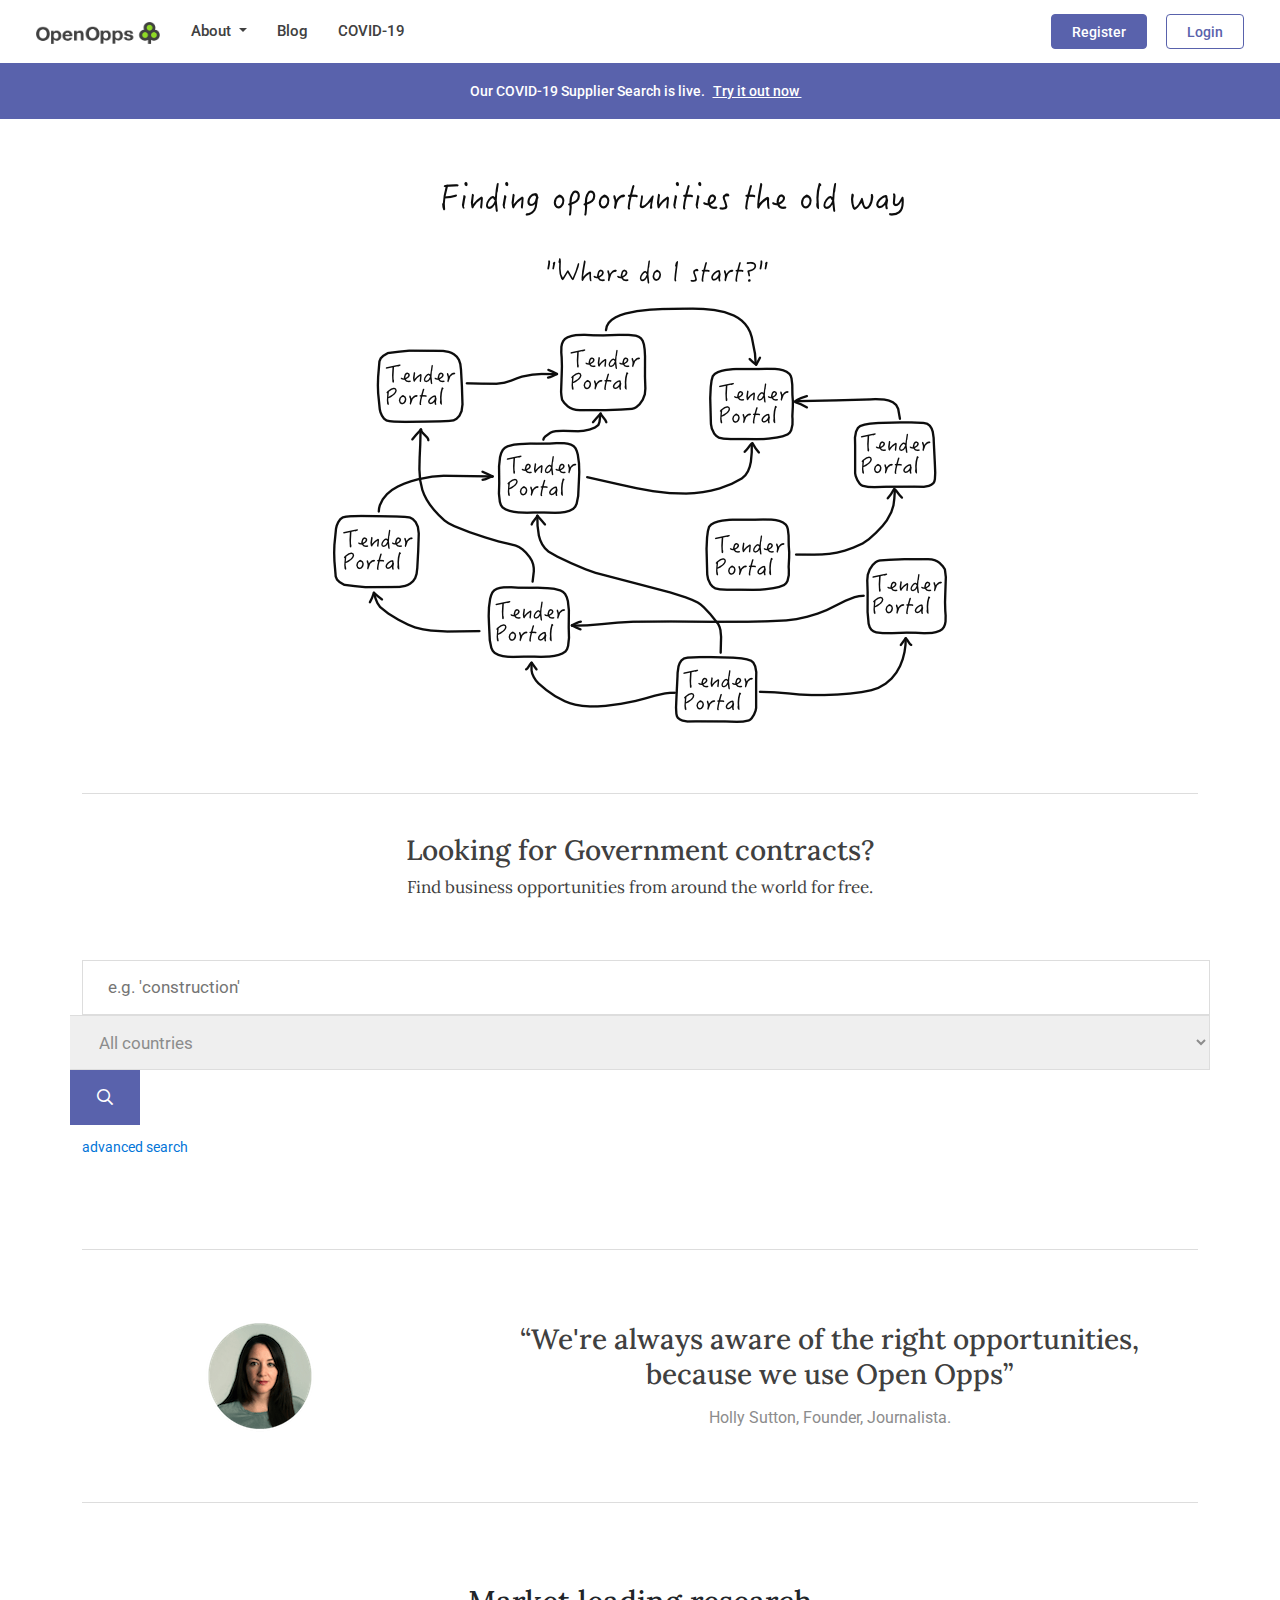
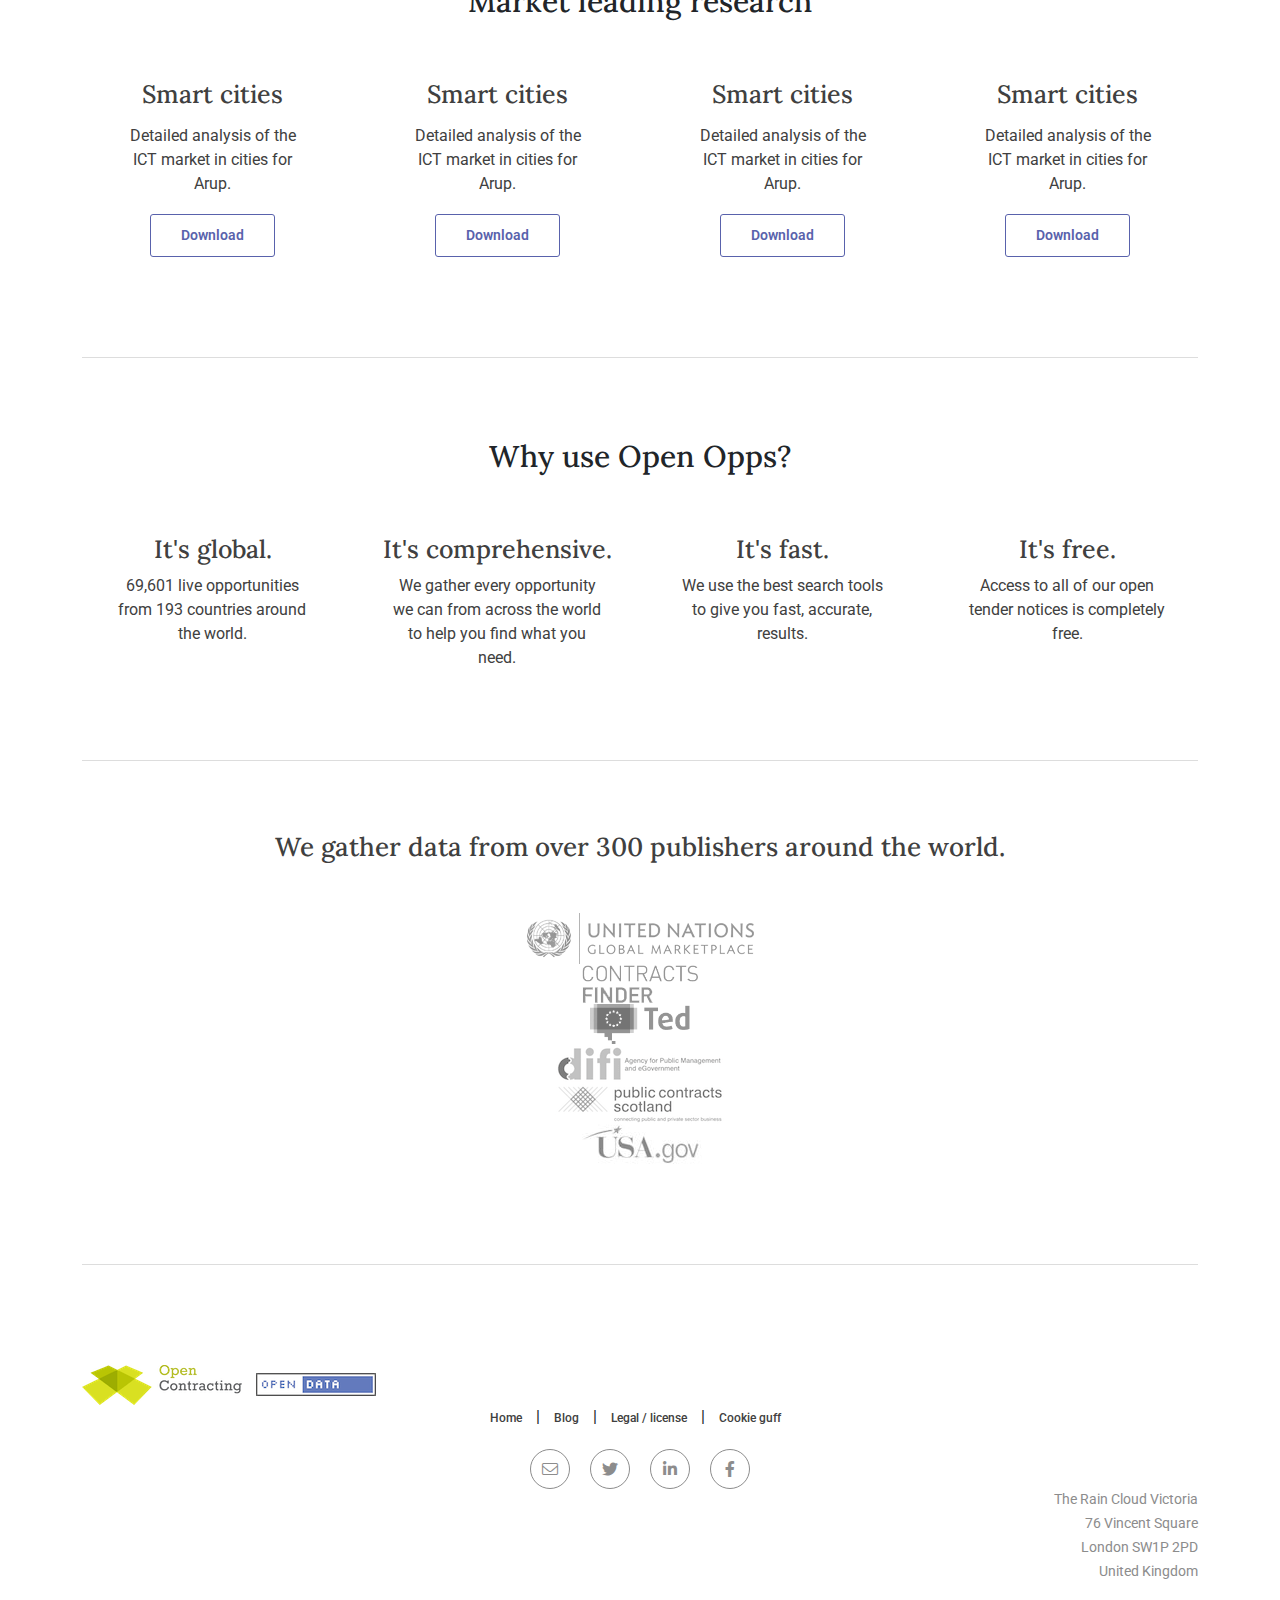
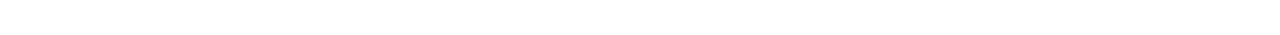
==== index.html @ 043273ee "Home page work is done" ====
<!doctype html>
<html class="no-js" lang="">

<head>
   <meta charset="utf-8">
   <title>OpenOpps.com - never miss an opportunity.</title>
   <meta name="description" content="">
   <meta name="viewport" content="width=device-width, initial-scale=1">
   <!-- google fonts link  -->
   <link
      href="https://fonts.googleapis.com/css2?family=Lora:ital,wght@0,400;0,500;0,600;0,700;1,400;1,500;1,600;1,700&family=Roboto:wght@300;400;500;700;900&display=swap"
      rel="stylesheet">
   <!-- Favicons -->
   <link rel="icon" href="asset/img/favicons/icon.png">
   <!-- bootstrap css link  -->
   <link rel="stylesheet" href="asset/css/bootstrap.min.css">
   <!-- font awsome icon link -->
   <link rel="stylesheet" href="asset/css/fontawsome.css">
   <!-- main css file link -->
   <link rel="stylesheet" href="asset/css/style.css">
   <!-- responsive css link -->
   <link rel="stylesheet" href="asset/css/responsive.css">
   <!-- this is for mordanizar js link -->
   <script src="asset/js/vendor/modernizr-3.6.0.min.js"></script>
</head>

<body>
   <!-- start header area  -->
   <header id="main_header">
      <div class="container-fluid">
         <div class="row">
            <div class="col-12">
               <nav class="navbar navbar-expand-lg">
                  <div class="container-fluid">
                     <a class="navbar-brand" href="#">
                        <img class="img-fluid" src="asset/img/logo.png" alt="">
                     </a>
                     <button class="navbar-toggler" type="button" data-bs-toggle="collapse"
                        data-bs-target="#navbarSupportedContent" aria-controls="navbarSupportedContent"
                        aria-expanded="false" aria-label="Toggle navigation">
                        <span class="navbar-toggler-icon"></span>
                     </button>
                     <div class="collapse navbar-collapse" id="navbarSupportedContent">
                        <ul class="navbar-nav me-auto mb-2 mb-lg-0">
                           <li class="nav-item dropdown">
                              <a class="nav-link dropdown-toggle" href="#" id="navbarDropdown" role="button"
                                 data-bs-toggle="dropdown" aria-expanded="false">
                                 About
                              </a>
                              <ul class="dropdown-menu" aria-labelledby="navbarDropdown">
                                 <li><a class="dropdown-item" href="#">Contact us</a></li>
                                 <li><a class="dropdown-item" href="#">Our company</a></li>
                                 <li><a class="dropdown-item" href="#">Vision</a></li>
                                 <li><a class="dropdown-item" href="#">FAQs</a></li>
                                 <li><a class="dropdown-item" href="#">Logos</a></li>
                              </ul>
                           </li>
                           <li class="nav-item">
                              <a class="nav-link" href="#">Blog</a>
                           </li>
                           <li class="nav-item">
                              <a class="nav-link" href="#">COVID-19</a>
                           </li>
                        </ul>
                        <div class="d-flex">
                           <div class="header_auth_btn">
                              <ul>
                                 <li><a class="res_btn" href="#">Register</a></li>
                                 <li><a href="#">Login</a></li>
                              </ul>
                           </div>
                        </div>
                     </div>
                  </div>
               </nav>
            </div>
         </div>
      </div>
   </header>
   <!-- end header area  -->

   <!-- header infor box  -->
   <div id="header_info_box">
      <div class="container">
         <div class="row">
            <div class="col-12">
               <div class="header_info_content text-center">
                  <h4>Our COVID-19 Supplier Search is live. <a href="#">Try it out now <i
                           class="fal fa-angle-double-right"></i></a></h4>
               </div>
            </div>
         </div>
      </div>
   </div>
   <!-- end header info box  -->

   <!-- start hero banar area  -->
   <section id="hero_banar">
      <div class="container">
         <div class="row">
            <div class="col-xxl-8 mx-auto">
               <div class="hero_banar_image text-center">
                  <img class="img-fluid" src="asset/img/hero-image.png" alt="">
               </div>
            </div>
         </div>
      </div>
   </section>
   <!-- end hero banar area  -->


   <!-- start search engine area  -->
   <section id="serch_engine_area">
      <div class="container">
         <div class="row">
            <div class="col-12">
               <div class="top_title text-center">
                  <h3>Looking for Government contracts?</h3>
                  <p>Find business opportunities from around the world for free.</p>
               </div>
               <div class="main_form_area">
                  <div class="row">
                     <div class="col-xxl-7 mx-auto">
                        <form action="#">
                           <div class="normal_form">
                              <div class="row">
                                 <div class="col-xxl-7 pr0">
                                    <div class="input_box large_input">
                                       <input name="category" type="text" class="c_input" placeholder="e.g. 'construction'">
                                    </div>
                                 </div>
                                 <div class="col-xxl-4 pr0 pl0">
                                    <div class="input_box">
                                       <select class="c_input" id="country"
                                          name="countryname">
                                          <option href="#" value="all" selected="">All countries</option>
                                          <option disabled="">──────────</option>
                                          <option value="United Kingdom">United Kingdom</option>
                                          <option value="Europe">Europe</option>
                                          <option disabled="">──────────</option>
   
                                          <option value="Afghanistan">Afghanistan</option>
   
                                          <option value="Albania">Albania</option>
   
                                          <option value="Algeria">Algeria</option>
   
                                          <option value="Andorra">Andorra</option>
   
                                          <option value="Angola">Angola</option>
   
                                          <option value="Antigua and Barbuda">Antigua and Barbuda</option>
   
                                          <option value="Argentina">Argentina</option>
   
                                          <option value="Armenia">Armenia</option>
   
                                          <option value="Australia">Australia</option>
   
                                          <option value="Austria">Austria</option>
   
                                          <option value="Azerbaijan">Azerbaijan</option>
   
                                          <option value="Bahamas">Bahamas</option>
   
                                          <option value="Bahrain">Bahrain</option>
   
                                          <option value="Bangladesh">Bangladesh</option>
   
                                          <option value="Barbados">Barbados</option>
   
                                          <option value="Belarus">Belarus</option>
   
                                          <option value="Belgium">Belgium</option>
   
                                          <option value="Belize">Belize</option>
   
                                          <option value="Benin">Benin</option>
   
                                          <option value="Bhutan">Bhutan</option>
   
                                          <option value="Bolivia">Bolivia</option>
   
                                          <option value="Bosnia and Herzegovina">Bosnia and Herzegovina</option>
   
                                          <option value="Botswana">Botswana</option>
   
                                          <option value="Brazil">Brazil</option>
   
                                          <option value="Brunei">Brunei</option>
   
                                          <option value="Bulgaria">Bulgaria</option>
   
                                          <option value="Burkina Faso">Burkina Faso</option>
   
                                          <option value="Burundi">Burundi</option>
   
                                          <option value="Cambodia">Cambodia</option>
   
                                          <option value="Cameroon">Cameroon</option>
   
                                          <option value="Canada">Canada</option>
   
                                          <option value="Cape Verde">Cape Verde</option>
   
                                          <option value="Central African Republic">Central African Republic</option>
   
                                          <option value="Chad">Chad</option>
   
                                          <option value="Chile">Chile</option>
   
                                          <option value="China">China</option>
   
                                          <option value="Colombia">Colombia</option>
   
                                          <option value="Comoros">Comoros</option>
   
                                          <option value="Cook Islands">Cook Islands</option>
   
                                          <option value="Costa Rica">Costa Rica</option>
   
                                          <option value="Croatia">Croatia</option>
   
                                          <option value="Cuba">Cuba</option>
   
                                          <option value="Curacao">Curacao</option>
   
                                          <option value="Cyprus">Cyprus</option>
   
                                          <option value="Czech Republic">Czech Republic</option>
   
                                          <option value="Denmark">Denmark</option>
   
                                          <option value="Djibouti">Djibouti</option>
   
                                          <option value="Dominica">Dominica</option>
   
                                          <option value="Dominican Republic">Dominican Republic</option>
   
                                          <option value="Ecuador">Ecuador</option>
   
                                          <option value="Egypt">Egypt</option>
   
                                          <option value="El Salvador">El Salvador</option>
   
                                          <option value="Equatorial Guinea">Equatorial Guinea</option>
   
                                          <option value="Eritrea">Eritrea</option>
   
                                          <option value="Estonia">Estonia</option>
   
                                          <option value="Ethiopia">Ethiopia</option>
   
                                          <option value="Fiji">Fiji</option>
   
                                          <option value="Finland">Finland</option>
   
                                          <option value="France">France</option>
   
                                          <option value="French Southern Territories">French Southern Territories</option>
   
                                          <option value="Gabon">Gabon</option>
   
                                          <option value="Gambia">Gambia</option>
   
                                          <option value="Georgia">Georgia</option>
   
                                          <option value="Germany">Germany</option>
   
                                          <option value="Ghana">Ghana</option>
   
                                          <option value="Gibraltar">Gibraltar</option>
   
                                          <option value="Greece">Greece</option>
   
                                          <option value="Grenada">Grenada</option>
   
                                          <option value="Guatemala">Guatemala</option>
   
                                          <option value="Guernsey">Guernsey</option>
   
                                          <option value="Guinea">Guinea</option>
   
                                          <option value="Guinea-Bissau">Guinea-Bissau</option>
   
                                          <option value="Guyana">Guyana</option>
   
                                          <option value="Haiti">Haiti</option>
   
                                          <option value="Honduras">Honduras</option>
   
                                          <option value="Hong Kong">Hong Kong</option>
   
                                          <option value="Hungary">Hungary</option>
   
                                          <option value="Iceland">Iceland</option>
   
                                          <option value="India">India</option>
   
                                          <option value="Indonesia">Indonesia</option>
   
                                          <option value="Iran">Iran</option>
   
                                          <option value="Iraq">Iraq</option>
   
                                          <option value="Ireland">Ireland</option>
   
                                          <option value="Isle of Man">Isle of Man</option>
   
                                          <option value="Israel">Israel</option>
   
                                          <option value="Italy">Italy</option>
   
                                          <option value="Jamaica">Jamaica</option>
   
                                          <option value="Japan">Japan</option>
   
                                          <option value="Jersey">Jersey</option>
   
                                          <option value="Jordan">Jordan</option>
   
                                          <option value="Kazakhstan">Kazakhstan</option>
   
                                          <option value="Kenya">Kenya</option>
   
                                          <option value="Kiribati">Kiribati</option>
   
                                          <option value="Kosovo">Kosovo</option>
   
                                          <option value="Kuwait">Kuwait</option>
   
                                          <option value="Kyrgyzstan">Kyrgyzstan</option>
   
                                          <option value="Laos">Laos</option>
   
                                          <option value="Latvia">Latvia</option>
   
                                          <option value="Lebanon">Lebanon</option>
   
                                          <option value="Lesotho">Lesotho</option>
   
                                          <option value="Liberia">Liberia</option>
   
                                          <option value="Libya">Libya</option>
   
                                          <option value="Liechtenstein">Liechtenstein</option>
   
                                          <option value="Lithuania">Lithuania</option>
   
                                          <option value="Luxembourg">Luxembourg</option>
   
                                          <option value="Macedonia">Macedonia</option>
   
                                          <option value="Madagascar">Madagascar</option>
   
                                          <option value="Malawi">Malawi</option>
   
                                          <option value="Malaysia">Malaysia</option>
   
                                          <option value="Mali">Mali</option>
   
                                          <option value="Malta">Malta</option>
   
                                          <option value="Marshall Islands">Marshall Islands</option>
   
                                          <option value="Mauritania">Mauritania</option>
   
                                          <option value="Mauritius">Mauritius</option>
   
                                          <option value="Mexico">Mexico</option>
   
                                          <option value="Monaco">Monaco</option>
   
                                          <option value="Mongolia">Mongolia</option>
   
                                          <option value="Montenegro">Montenegro</option>
   
                                          <option value="Morocco">Morocco</option>
   
                                          <option value="Mozambique">Mozambique</option>
   
                                          <option value="Namibia">Namibia</option>
   
                                          <option value="Nauru">Nauru</option>
   
                                          <option value="Nepal">Nepal</option>
   
                                          <option value="Netherlands">Netherlands</option>
   
                                          <option value="New Zealand">New Zealand</option>
   
                                          <option value="Nicaragua">Nicaragua</option>
   
                                          <option value="Niger">Niger</option>
   
                                          <option value="Niue">Niue</option>
   
                                          <option value="Norway">Norway</option>
   
                                          <option value="Oman">Oman</option>
   
                                          <option value="Pakistan">Pakistan</option>
   
                                          <option value="Palau">Palau</option>
   
                                          <option value="Panama">Panama</option>
   
                                          <option value="Papua New Guinea">Papua New Guinea</option>
   
                                          <option value="Paraguay">Paraguay</option>
   
                                          <option value="Peru">Peru</option>
   
                                          <option value="Philippines">Philippines</option>
   
                                          <option value="Poland">Poland</option>
   
                                          <option value="Portugal">Portugal</option>
   
                                          <option value="Qatar">Qatar</option>
   
                                          <option value="Romania">Romania</option>
   
                                          <option value="Russia">Russia</option>
   
                                          <option value="Rwanda">Rwanda</option>
   
                                          <option value="Saint Kitts and Nevis">Saint Kitts and Nevis</option>
   
                                          <option value="Saint Lucia">Saint Lucia</option>
   
                                          <option value="Saint Vincent and the Grenadines">Saint Vincent and the Grenadines
                                          </option>
   
                                          <option value="Samoa">Samoa</option>
   
                                          <option value="Saudi Arabia">Saudi Arabia</option>
   
                                          <option value="Senegal">Senegal</option>
   
                                          <option value="Serbia">Serbia</option>
   
                                          <option value="Seychelles">Seychelles</option>
   
                                          <option value="Sierra Leone">Sierra Leone</option>
   
                                          <option value="Singapore">Singapore</option>
   
                                          <option value="Slovakia">Slovakia</option>
   
                                          <option value="Slovenia">Slovenia</option>
   
                                          <option value="Solomon Islands">Solomon Islands</option>
   
                                          <option value="Somalia">Somalia</option>
   
                                          <option value="South Africa">South Africa</option>
   
                                          <option value="South Sudan">South Sudan</option>
   
                                          <option value="Spain">Spain</option>
   
                                          <option value="Sri Lanka">Sri Lanka</option>
   
                                          <option value="Sudan">Sudan</option>
   
                                          <option value="Suriname">Suriname</option>
   
                                          <option value="Swaziland">Swaziland</option>
   
                                          <option value="Sweden">Sweden</option>
   
                                          <option value="Switzerland">Switzerland</option>
   
                                          <option value="Syria">Syria</option>
   
                                          <option value="São Tomé and Príncipe">São Tomé and Príncipe</option>
   
                                          <option value="Tajikistan">Tajikistan</option>
   
                                          <option value="Tanzania">Tanzania</option>
   
                                          <option value="Thailand">Thailand</option>
   
                                          <option value="Togo">Togo</option>
   
                                          <option value="Tonga">Tonga</option>
   
                                          <option value="Trinidad and Tobago">Trinidad and Tobago</option>
   
                                          <option value="Tunisia">Tunisia</option>
   
                                          <option value="Turkey">Turkey</option>
   
                                          <option value="Turkmenistan">Turkmenistan</option>
   
                                          <option value="Tuvalu">Tuvalu</option>
   
                                          <option value="Uganda">Uganda</option>
   
                                          <option value="Ukraine">Ukraine</option>
   
                                          <option value="United Arab Emirates">United Arab Emirates</option>
   
                                          <option value="United Kingdom">United Kingdom</option>
   
                                          <option value="United States">United States</option>
   
                                          <option value="Uruguay">Uruguay</option>
   
                                          <option value="Uzbekistan">Uzbekistan</option>
   
                                          <option value="Vanuatu">Vanuatu</option>
   
                                          <option value="Vatican City">Vatican City</option>
   
                                          <option value="Venezuela">Venezuela</option>
   
                                          <option value="Vietnam">Vietnam</option>
   
                                          <option value="Western Sahara">Western Sahara</option>
   
                                          <option value="Yemen">Yemen</option>
   
                                          <option value="Zambia">Zambia</option>
   
                                          <option value="Zimbabwe">Zimbabwe</option>
   
                                       </select>
                                    </div>
                                 </div>
                                 <div class="col-xxl-1 pl0">
                                    <div class="form_subit_btn">
                                       <button type="submit"><i class="far fa-search"></i></button>
                                    </div>
                                 </div>
                              </div>
                           </div>
                           <div class="toggle_advance_form">
                              <button type="button" data-bs-toggle="collapse" data-bs-target="#advanced-search-collaspe" aria-expanded="false" aria-controls="collapseExample">
                                 advanced search
                               </button>
                           </div>
                           <div class="collapse advace_form_element" id="advanced-search-collaspe">
                              <div class="row">
                                 <div class="col-xxl-11">
                                    <div class="form_row">
                                       <div class="row">
                                          <div class="col-xxl-4">
                                             <div class="input_box">
                                                <label>Buyer:</label>
                                                <input class="c_input" type="text" placeholder="e.g. Ministry of Finance">
                                             </div>
                                          </div>
                                          <div class="col-xxl-4">
                                             <div class="input_box">
                                                <label>Location:</label>
                                                <input class="c_input" type="text" placeholder="e.g. Portland or Sussex">
                                             </div>
                                          </div>
                                          <div class="col-xxl-4">
                                             <div class="input_box">
                                                <label>Published:</label>
                                                <select class="c_input">
                                                   <option value="any">Any published date</option>
                                                   <option value="today">Today</option>
                                                   <option value="7days">Within the last 7 days</option>
                                                   <option value="14days">Within the last 14 days</option>
                                                   <option value="30days">Within the last 30 days</option>
                                                   <option value="3months">Within the last 3 months</option>
                                                   <option value="1year">Within the last year</option>
                                                </select>
                                             </div>
                                          </div>
                                       </div>
                                    </div>
                                    <div class="form_row">
                                       <div class="row">
                                          <div class="col-xxl-8">
                                             <div class="input_box">
                                                <label>CPV code:</label>
                                                <select class="c_input" id="cpv" name="cpv">
                                                   <option value="">CPV code</option>
                                                   
                                                       <option value="03000000">Agricultural, farming, fishing, forestry and related products</option>
                                                   
                                                       <option value="09000000">Petroleum products, fuel, electricity and other sources of energy</option>
                                                   
                                                       <option value="14000000">Mining, basic metals and related products</option>
                                                   
                                                       <option value="15000000">Food, beverages, tobacco and related products</option>
                                                   
                                                       <option value="16000000">Agricultural machinery</option>
                                                   
                                                       <option value="18000000">Clothing, footwear, luggage articles and accessories</option>
                                                   
                                                       <option value="19000000">Leather and textile fabrics, plastic and rubber materials</option>
                                                   
                                                       <option value="22000000">Printed matter and related products</option>
                                                   
                                                       <option value="24000000">Chemical products</option>
                                                   
                                                       <option value="30000000">Office and computing machinery, equipment and supplies except furniture and software packages</option>
                                                   
                                                       <option value="31000000">Electrical machinery, apparatus, equipment and consumables; lighting</option>
                                                   
                                                       <option value="32000000">Radio, television, communication, telecommunication and related equipment</option>
                                                   
                                                       <option value="33000000">Medical equipments, pharmaceuticals and personal care products</option>
                                                   
                                                       <option value="34000000">Transport equipment and auxiliary products to transportation</option>
                                                   
                                                       <option value="35000000">Security, fire-fighting, police and defence equipment</option>
                                                   
                                                       <option value="37000000">Musical instruments, sport goods, games, toys, handicraft, art materials and accessories</option>
                                                   
                                                       <option value="38000000">Laboratory, optical and precision equipments (excl. glasses)</option>
                                                   
                                                       <option value="39000000">Furniture (incl. office furniture), furnishings, domestic appliances (excl. lighting) and cleaning products</option>
                                                   
                                                       <option value="41000000">Collected and purified water</option>
                                                   
                                                       <option value="42000000">Industrial machinery</option>
                                                   
                                                       <option value="43000000">Machinery for mining, quarrying, construction equipment</option>
                                                   
                                                       <option value="44000000">Construction structures and materials; auxiliary products to construction (except electric apparatus)</option>
                                                   
                                                       <option value="45000000">Construction work</option>
                                                   
                                                       <option value="48000000">Software package and information systems</option>
                                                   
                                                       <option value="50000000">Repair and maintenance services</option>
                                                   
                                                       <option value="51000000">Installation services (except software)</option>
                                                   
                                                       <option value="55000000">Hotel, restaurant and retail trade services</option>
                                                   
                                                       <option value="60000000">Transport services (excl. Waste transport)</option>
                                                   
                                                       <option value="63000000">Supporting and auxiliary transport services; travel agencies services</option>
                                                   
                                                       <option value="64000000">Postal and telecommunications services</option>
                                                   
                                                       <option value="65000000">Public utilities</option>
                                                   
                                                       <option value="66000000">Financial and insurance services</option>
                                                   
                                                       <option value="70000000">Real estate services</option>
                                                   
                                                       <option value="71000000">Architectural, construction, engineering and inspection services</option>
                                                   
                                                       <option value="72000000">IT services: consulting, software development, Internet and support</option>
                                                   
                                                       <option value="73000000">Research and development services and related consultancy services</option>
                                                   
                                                       <option value="75000000">Administration, defence and social security services</option>
                                                   
                                                       <option value="76000000">Services related to the oil and gas industry</option>
                                                   
                                                       <option value="77000000">Agricultural, forestry, horticultural, aquacultural and apicultural services</option>
                                                   
                                                       <option value="79000000">Business services: law, marketing, consulting, recruitment, printing and security</option>
                                                   
                                                       <option value="80000000">Education and training services</option>
                                                   
                                                       <option value="85000000">Health and social work services</option>
                                                   
                                                       <option value="90000000">Sewage, refuse, cleaning and environmental services</option>
                                                   
                                                       <option value="92000000">Recreational, cultural and sporting services</option>
                                                   
                                                       <option value="98000000">Other community, social and personal services</option>
                                                   
                                               </select>
                                             </div>
                                          </div>
                                          <div class="col-xxl-4">
                                             <div class="input_box">
                                                <label>Deadline:</label>
                                                <select class="c_input">
                                                   <option value="future">In the future</option>
                                                   <option value="7days">In the next 7 days</option>
                                                   <option value="14days">In the next 14 days</option>
                                                   <option value="30days">In the next 30 days</option>
                                                   <option value="3months">In the next 3 months</option>
                                                   <option value="1year">In the next year</option>
                                                </select>
                                             </div>
                                          </div>
                                       </div>
                                    </div>
                                 </div>
                              </div>
                           </div>
                        </form>
                     </div>
                  </div>
               </div>
            </div>
         </div>
      </div>
   </section>
   <!-- end search engine area  -->

   <!-- start about feedback area  -->
   <section id="about_feedback_area">
      <div class="container">
         <div class="row">
            <div class="col-12">
               <div class="about_feedback_wrapper">
                  <div class="row">
                     <div class="col-xxl-7 mx-auto">
                        <div class="row align-items-center">
                           <div class="col-xl-4">
                              <div class="about_feedback_image text-center">
                                 <img class="img-fluid" src="asset/img/about_feedback.png" alt="">
                              </div>
                           </div>
                           <div class="col-xl-8">
                              <div class="about_feedback_content text-center">
                                 <h3>“We're always aware of the right opportunities, because we use
                                 Open Opps”</h3>
                                 <p>Holly Sutton, Founder, Journalista.</p>
                              </div>
                           </div>
                        </div>
                     </div>
                  </div>
               </div>
            </div>
         </div>
      </div>
   </section>
   <!-- end about feedback area  -->

   <!-- start leading research  -->
   <section id="leading_research">
      <div class="container">
         <div class="row">
            <div class="col-12">
               <div class="top_title text-center">
                  <h3>Market leading research</h3>
               </div>
               <div class="leading_research_wrapper">
                  <div class="row">
                     <div class="col-xl-3">
                        <div class="leading_research_item text-center">
                           <h3>Smart cities</h3>
                           <p>Detailed analysis of the ICT market in cities for Arup.</p>
                           <a href="#">Download</a>
                        </div>
                     </div>
                     <div class="col-xl-3">
                        <div class="leading_research_item text-center">
                           <h3>Smart cities</h3>
                           <p>Detailed analysis of the ICT market in cities for Arup.</p>
                           <a href="#">Download</a>
                        </div>
                     </div>
                     <div class="col-xl-3">
                        <div class="leading_research_item text-center">
                           <h3>Smart cities</h3>
                           <p>Detailed analysis of the ICT market in cities for Arup.</p>
                           <a href="#">Download</a>
                        </div>
                     </div>
                     <div class="col-xl-3">
                        <div class="leading_research_item text-center">
                           <h3>Smart cities</h3>
                           <p>Detailed analysis of the ICT market in cities for Arup.</p>
                           <a href="#">Download</a>
                        </div>
                     </div>
                  </div>
               </div>
            </div>
         </div>
      </div>
   </section>
   <!-- end leading research  -->



   <!-- start why us  -->
   <section id="why_us">
      <div class="container">
         <div class="row">
            <div class="col-12">
               <div class="top_title text-center">
                  <h3>Why use Open Opps?</h3>
               </div>
               <div class="why_us_wrapper">
                  <div class="row">
                     <div class="col-xl-3">
                        <div class="why_us_item text-center">
                           <h3>It's global.</h3>
                           <p>69,601 live opportunities from 193 countries around the world.</p>
                        </div>
                     </div>
                     <div class="col-xl-3">
                        <div class="why_us_item text-center">
                           <h3>It's comprehensive.</h3>
                           <p>We gather every opportunity we can from across the world to help you find what you need.</p>
                        </div>
                     </div>
                     <div class="col-xl-3">
                        <div class="why_us_item text-center">
                           <h3>It's fast.</h3>
                           <p>We use the best search tools to give you fast, accurate, results.</p>
                        </div>
                     </div>
                     <div class="col-xl-3">
                        <div class="why_us_item text-center">
                           <h3>It's free.</h3>
                           <p>Access to all of our open tender notices is completely free.</p>
                        </div>
                     </div>
                  </div>
               </div>
            </div>
         </div>
      </div>
   </section>
   <!-- end why us  -->

   <!-- start brand area  -->
   <section id="brand_area">
      <div class="container">
         <div class="row">
            <div class="col-12">
               <div class="top_title text-center">
                  <h3>We gather data from over 300 publishers around the world.</h3>
               </div>
               <div class="brand_wrapper">
                  <div class="row align-items-center">
                     <div class="col-xxl-2">
                        <div class="brand_item text-center">
                           <a href="#">
                              <img class="img-fluid" src="asset/img/brand/1.png" alt="">
                           </a>
                        </div>
                     </div>
                     <div class="col-xxl-2">
                        <div class="brand_item text-center">
                           <a href="#">
                              <img class="img-fluid" src="asset/img/brand/2.png" alt="" style="height: 40px;">
                           </a>
                        </div>
                     </div>
                     <div class="col-xxl-2">
                        <div class="brand_item text-center">
                           <a href="#">
                              <img class="img-fluid" src="asset/img/brand/3.png" alt="" style="height: 40px;">
                           </a>
                        </div>
                     </div>
                     <div class="col-xxl-2">
                        <div class="brand_item text-center">
                           <a href="#">
                              <img class="img-fluid" src="asset/img/brand/4.png" alt="" style="height: 40px;">
                           </a>
                        </div>
                     </div>
                     <div class="col-xxl-2">
                        <div class="brand_item text-center">
                           <a href="#">
                              <img class="img-fluid" src="asset/img/brand/5.png" alt="">
                           </a>
                        </div>
                     </div>
                     <div class="col-xxl-2">
                        <div class="brand_item text-center">
                           <a href="#">
                              <img class="img-fluid" src="asset/img/brand/6.jpg" alt="">
                           </a>
                        </div>
                     </div>
                  </div>
               </div>
            </div>
         </div>
      </div>
   </section>
   <!-- end brand area  -->

   <!-- start footer area  -->
   <footer id="footer">
      <div class="container">
         <div class="row">
            <div class="col-12">
               <div class="footer_wrapper">
                  <div class="row align-items-center">
                     <div class="col-xxl-4">
                        <div class="footer_left_image">
                           <ul>
                              <li><img class="img-fluid" src="asset/img/ocp.png" alt=""></li>
                              <li><img class="img-fluid" src="asset/img/open-data.png" alt=""></li>
                           </ul>
                        </div>
                     </div>
                     <div class="col-xxl-4">
                        <div class="footer_social text-center">
                           <div class="link_box">
                              <ul>
                                 <li><a href="#">Home</a></li>
                                 <li>|</li>
                                 <li><a href="#">Blog</a></li>
                                 <li>|</li>
                                 <li><a href="#">Legal / license</a></li>
                                 <li>|</li>
                                 <li><a href="#">Cookie guff</a></li>
                              </ul>
                           </div>
                           <div class="social_box">
                              <ul>
                                 <li><a href="#"><i class="fal fa-envelope"></i></a></li>
                                 <li><a href="#"><i class="fab fa-twitter"></i></a></li>
                                 <li><a href="#"><i class="fab fa-linkedin-in"></i></a></li>
                                 <li><a href="#"><i class="fab fa-facebook-f"></i></a></li>
                              </ul>
                           </div>
                        </div>
                     </div>
                     <div class="col-xxl-4">
                        <div class="footer_right_box text-end">
                           <ul>
                              <li>The Rain Cloud Victoria</li>
                              <li>76 Vincent Square</li>
                              <li>London SW1P 2PD</li>
                              <li>United Kingdom</li>
                           </ul>
                        </div>
                     </div>
                  </div>
               </div>
            </div>
         </div>
      </div>
   </footer>
   <!-- end footer area  -->

   <!-- all javascript load here -->
   <script src="asset/js/vendor/jquery-3.3.1.min.js"></script>
   <script src="asset/js/bootstrap.bundle.min.js"></script>
   <script src="asset/js/custom.js"></script>
</body>

</html>
---- asset/css/style.css ----
*{margin:0;padding:0;outline:0;font-family:"Roboto",sans-serif}ul{margin:0;padding:0;font-family:"Roboto",sans-serif}ul li{margin:0;padding:0;list-style:none;font-family:"Roboto",sans-serif}a{text-decoration:none;color:#404040;transition:0.4s;font-family:"Roboto",sans-serif}a:hover{text-decoration:none;color:#404040}h1,h2,h3,h4,h5,h6{margin:0;padding:0;font-family:"Roboto",sans-serif}body{position:relative;font-family:"Roboto",sans-serif}p{margin:0;padding:0;color:#8C8C8C;font-family:"Roboto",sans-serif}.c_input{border:1px solid #ddd;font-size:1.25rem;line-height:1.333333;width:100%;border-radius:0px;color:#8C8C8C;transition:0.4s}.c_input:focus{border-color:#5962AC}.pl0{padding-left:0px}.pr0{padding-right:0px}#main_header{background-color:#fff}#main_header .navbar{padding:0px}#main_header .navbar-brand img{width:140px}#main_header .nav-link{font-weight:500;font-size:15px;padding:20px 15px}#main_header .dropdown-menu{width:200px;border:none;box-shadow:0px 23px 46px rgba(0,0,0,0.1);padding:0px;margin-top:0px}#main_header .dropdown-item{font-weight:500;font-size:15px;padding:10px 15px;background-color:#fff}#main_header .dropdown-item:hover{background-color:#5962AC;color:#fff}#main_header .header_auth_btn ul li{display:inline-block;margin-left:15px}#main_header .header_auth_btn ul li a{display:block;height:35px;padding:0px 20px;border:1px solid #5962AC;text-align:center;font-weight:500;line-height:35px;font-size:14px;border-radius:4px;color:#5962AC}#main_header .header_auth_btn ul li a:hover{background-color:#5962AC;color:#fff;box-shadow:0px 23px 46px rgba(0,0,0,0.1)}#main_header .header_auth_btn ul li .res_btn{background-color:#5962AC;color:#fff}#header_info_box{background-color:#5962AC;padding:20px 0px}#header_info_box .header_info_content h4{color:#fff;font-size:16px;font-size:14px}#header_info_box .header_info_content h4 a{color:#fff;font-size:16px;font-size:14px;text-decoration:underline;margin-left:5px}#header_info_box .header_info_content h4 a i{opacity:0;position:relative;left:0px;transition:0.4s}#header_info_box .header_info_content h4 a:hover{text-decoration:none}#header_info_box .header_info_content h4 a:hover i{left:10px;opacity:1}#hero_banar{padding:60px 0px;background-color:#fff}#serch_engine_area{padding:10px 0px 40px 0px}#serch_engine_area .top_title{border-top:1px solid #ddd;padding-top:40px}#serch_engine_area .top_title h3{color:#404040;font-size:28px;font-family:"Lora",serif}#serch_engine_area .top_title p{font-size:17px;color:#404040;margin-top:7px;font-family:"Lora",serif}#serch_engine_area .main_form_area{margin-top:60px}#serch_engine_area .main_form_area .normal_form .input_box input{color:#404040}#serch_engine_area .main_form_area .normal_form .input_box input,#serch_engine_area .main_form_area .normal_form .input_box select{height:55px;padding:0px 25px;font-size:17px;line-height:55px;font-weight:400}#serch_engine_area .main_form_area .normal_form .input_box select{border-left:none}#serch_engine_area .main_form_area .normal_form .input_box select option{font-size:18px;color:#404040}#serch_engine_area .main_form_area .normal_form .form_subit_btn button{width:70px;background-color:#5962AC;border:none;height:55px;color:#fff;outline:none;line-height:55px}#serch_engine_area .main_form_area .toggle_advance_form{margin-top:10px}#serch_engine_area .main_form_area .toggle_advance_form button{background-color:transparent;border:none;outline:none;color:#0275d8;font-size:14px}#serch_engine_area .main_form_area #advanced-search-collaspe{margin-top:20px}#serch_engine_area .main_form_area .advace_form_element .form_row{margin-bottom:20px}#serch_engine_area .main_form_area .advace_form_element .form_row:last-child{margin-bottom:0px}#serch_engine_area .main_form_area .advace_form_element .input_box label{font-size:13px;color:#404040;display:block;margin-bottom:7px}#serch_engine_area .main_form_area .advace_form_element .input_box input{width:100%;height:40px;line-height:40px;font-size:13px;font-weight:500;padding:0px 13px;color:#8C8C8C}#serch_engine_area .main_form_area .advace_form_element .input_box select{width:100%;height:40px;line-height:40px;font-size:13px;font-weight:500;padding:0px 13px}#serch_engine_area .main_form_area .advace_form_element .input_box select option{color:#404040;font-size:15px}#about_feedback_area{padding:50px 0px;background-color:#fff}#about_feedback_area .about_feedback_wrapper{border-top:1px solid #ddd;border-bottom:1px solid #ddd;padding:70px 0px}#about_feedback_area .about_feedback_wrapper .about_feedback_content h3{font-family:"Lora",serif;font-size:28px;line-height:35px;color:#404040;width:90%;margin:0 auto}#about_feedback_area .about_feedback_wrapper .about_feedback_content p{margin-top:14px}#leading_research{padding:30px 0px 50px 0px;background-color:#fff}#leading_research .top_title h3{font-family:"Lora",serif;font-size:30px}#leading_research .leading_research_wrapper{margin-top:60px;border-bottom:1px solid #ddd;padding-bottom:100px}#leading_research .leading_research_wrapper .leading_research_item h3{font-family:"Lora",serif;color:#404040;font-size:25px}#leading_research .leading_research_wrapper .leading_research_item p{width:70%;margin:0 auto;margin-top:15px;color:#404040}#leading_research .leading_research_wrapper .leading_research_item a{display:inline-block;border:1px solid #5962AC;color:#5962AC;font-weight:600;font-size:14px;margin-top:18px;padding:10px 30px;border-radius:3px}#leading_research .leading_research_wrapper .leading_research_item a:hover{background-color:#5962AC;color:#fff}#why_us{padding:30px 0px 50px 0px;background-color:#fff}#why_us .top_title h3{font-family:"Lora",serif;font-size:30px}#why_us .why_us_wrapper{margin-top:60px;border-bottom:1px solid #ddd;padding-bottom:90px}#why_us .why_us_wrapper .why_us_item h3{font-family:"Lora",serif;color:#404040;font-size:25px}#why_us .why_us_wrapper .why_us_item p{width:80%;margin:0 auto;margin-top:10px;color:#404040}#why_us .why_us_wrapper .why_us_item a{display:inline-block;border:1px solid #5962AC;color:#5962AC;font-weight:600;font-size:14px;margin-top:18px;padding:10px 30px;border-radius:3px}#why_us .why_us_wrapper .why_us_item a:hover{background-color:#5962AC;color:#fff}#brand_area{padding:20px 0px 50px 0px;background-color:#fff}#brand_area .top_title h3{font-family:"Lora",serif;font-size:26px;color:#404040}#brand_area .brand_wrapper{margin-top:50px;border-bottom:1px solid #ddd;padding-bottom:100px}#footer{padding:50px 0px 50px 0px;background-color:#fff}#footer .footer_wrapper .footer_left_image ul li{display:inline-block;margin-right:10px}#footer .footer_wrapper .footer_social .link_box ul li{display:inline-block;margin-right:10px}#footer .footer_wrapper .footer_social .link_box ul li a{color:#404040;font-weight:500;font-size:12px}#footer .footer_wrapper .footer_social .link_box ul li a:hover{color:#5962AC;text-decoration:underline}#footer .footer_wrapper .footer_social .social_box{margin-top:20px}#footer .footer_wrapper .footer_social .social_box ul li{display:inline-block;margin:0px 8px}#footer .footer_wrapper .footer_social .social_box ul li a{height:40px;width:40px;border:1px solid #8C8C8C;display:block;text-align:center;line-height:40px;color:#8C8C8C;border-radius:50%}#footer .footer_wrapper .footer_social .social_box ul li a:hover{background-color:#5962AC;border-color:#5962AC;color:#fff}#footer .footer_wrapper .footer_right_box ul li{display:block;font-size:14px;color:#8C8C8C;margin-bottom:3px}.fake{height:100vh}
---- asset/css/responsive.css ----
/* XL (laptop) Device :1200px. */
@media (min-width: 1200px) and (max-width: 1500px) {
    
}
@media (min-width: 1200px) and (max-width: 1300px) {
   
}
/* LG Device :992px. */
@media (min-width: 992px) and (max-width: 1199px) {
    
}


/* MD Device :768px. */
@media (min-width: 768px) and (max-width: 991px) {}


@media (max-width: 767px) {
}

/*-- Phone Landscape --*/
@media only screen and (min-width: 576px) and (max-width: 767px) {}



/* Extra small Device. */
@media (max-width: 575px) {}
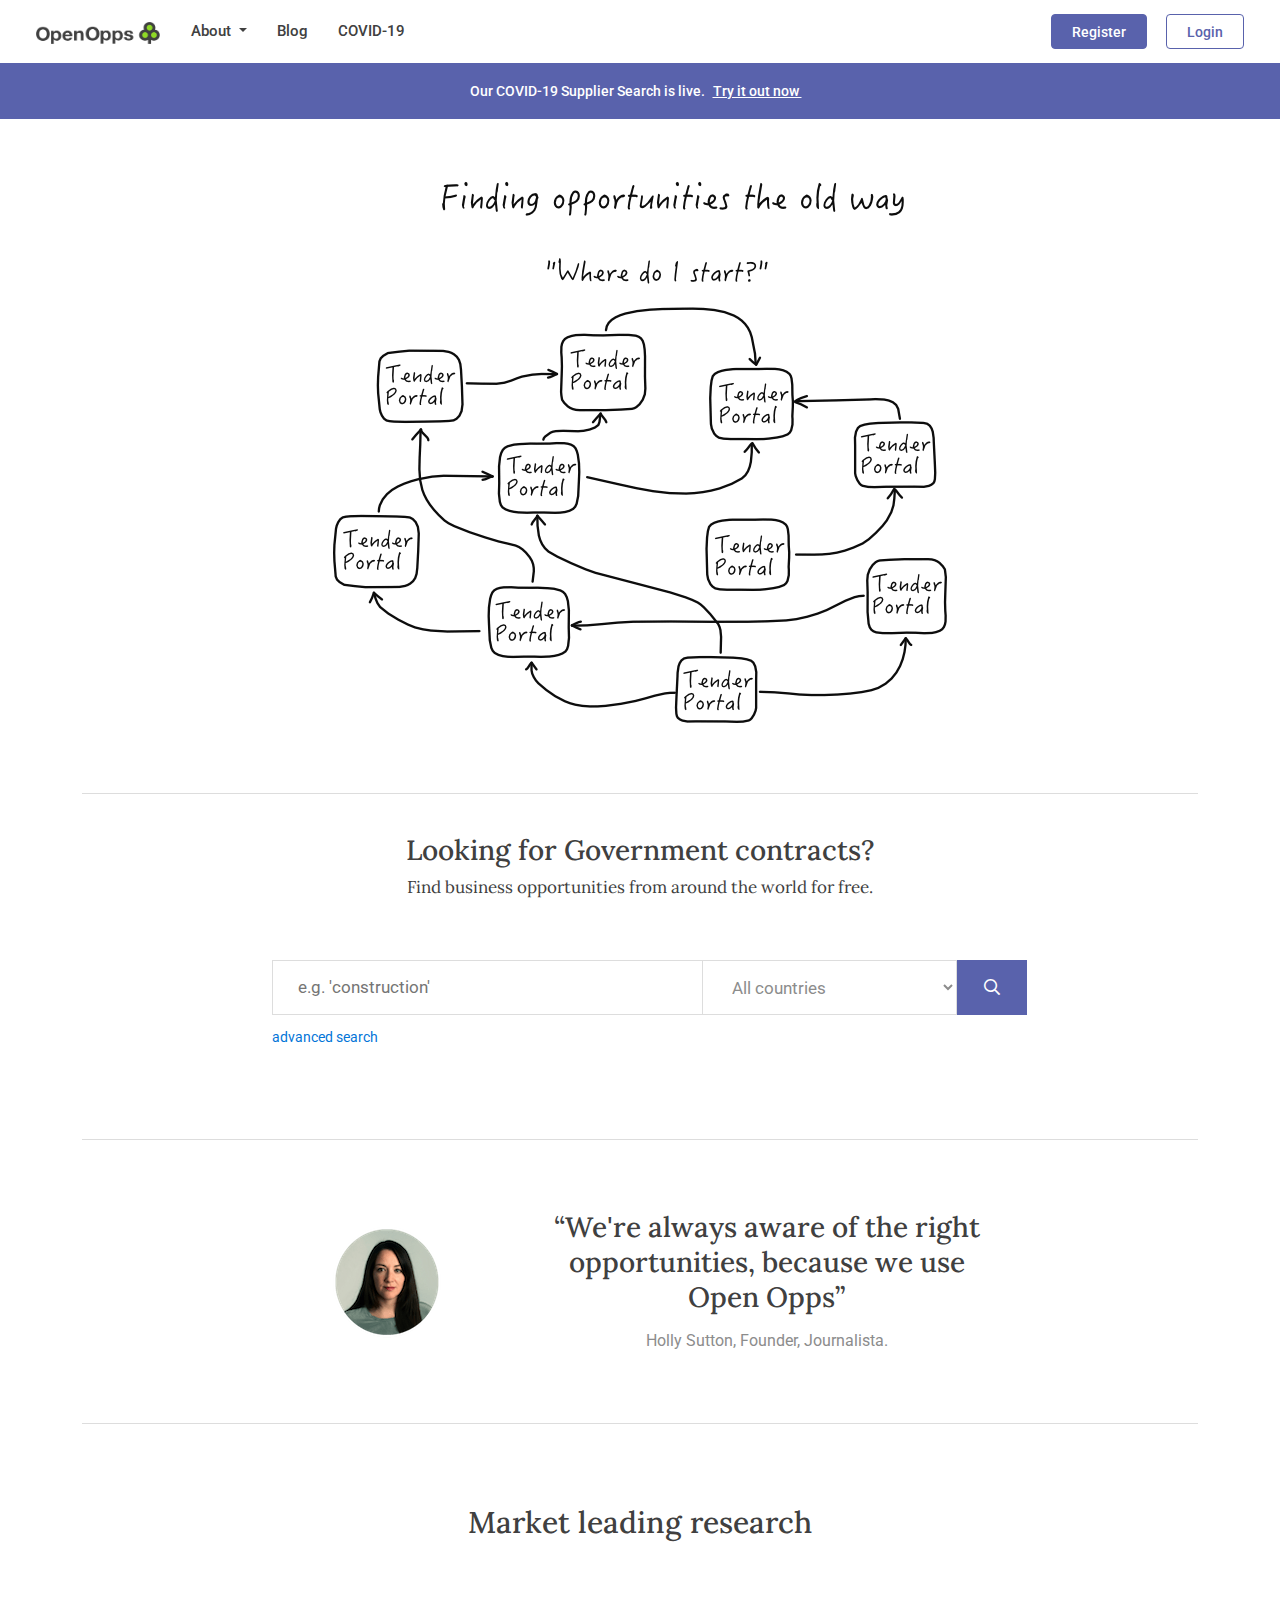
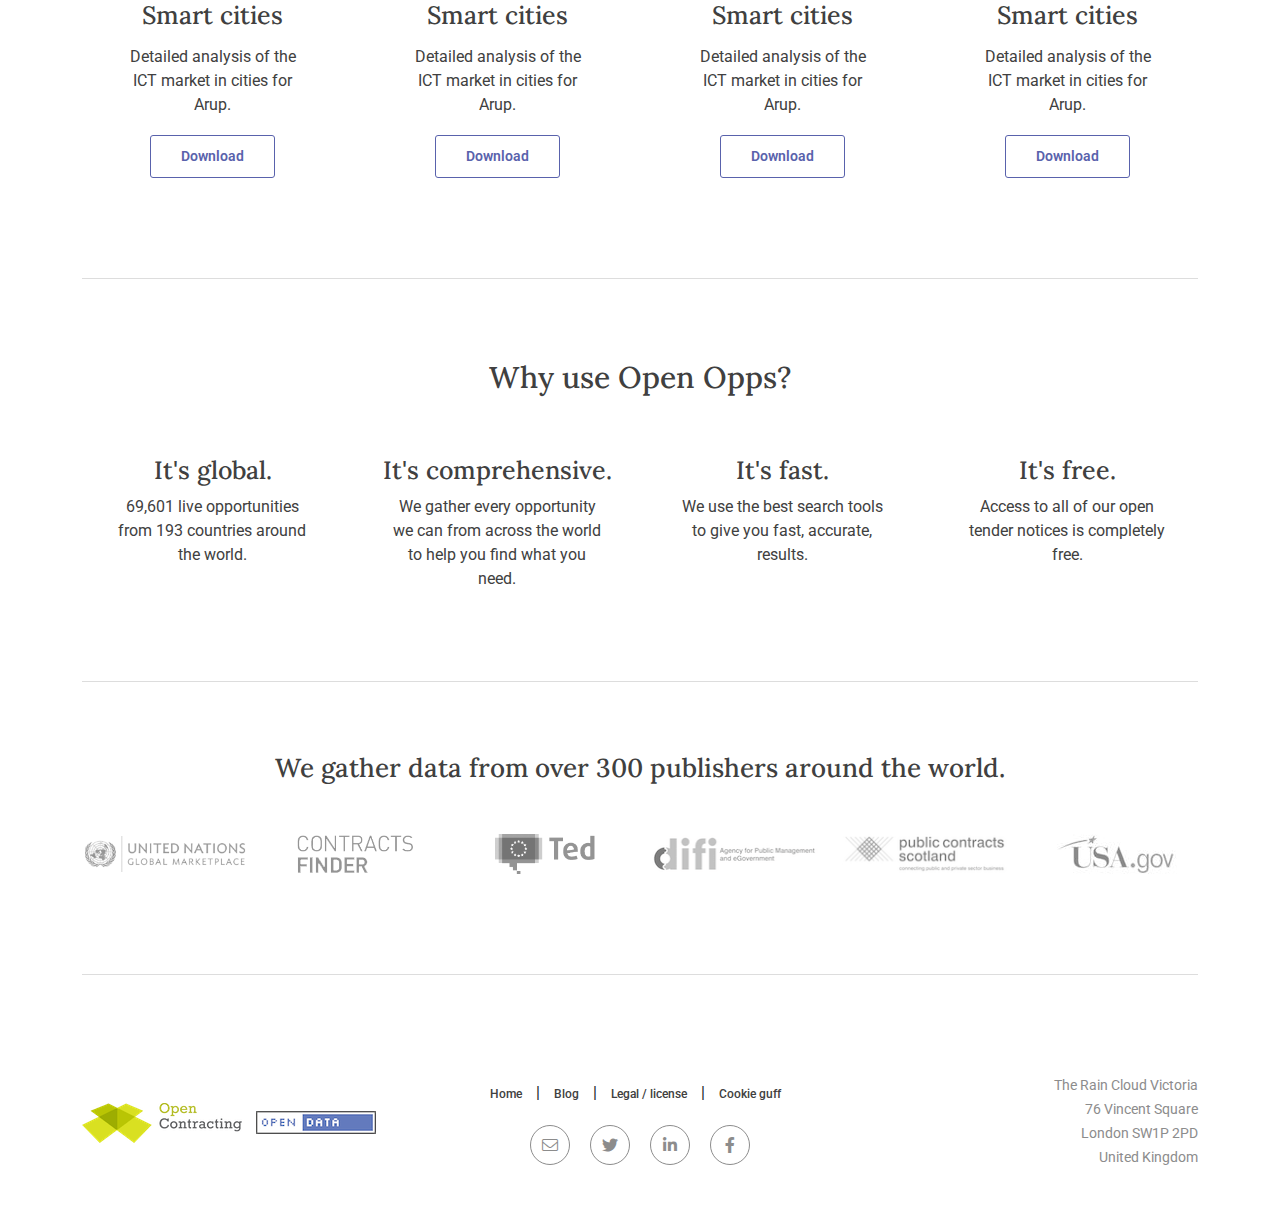
==== commit 8f94159a: "Fix some issue" ====
--- a/index.html
+++ b/index.html
@@ -16,6 +16,8 @@
    <link rel="stylesheet" href="asset/css/bootstrap.min.css">
    <!-- font awsome icon link -->
    <link rel="stylesheet" href="asset/css/fontawsome.css">
+   <!-- animate css link  -->
+   <link rel="stylesheet" href="asset/css/animate.min.css">
    <!-- main css file link -->
    <link rel="stylesheet" href="asset/css/style.css">
    <!-- responsive css link -->
@@ -26,7 +28,7 @@
 
 <body>
    <!-- start header area  -->
-   <header id="main_header">
+   <header id="main_header" class="sticky">
       <div class="container-fluid">
          <div class="row">
             <div class="col-12">
@@ -38,7 +40,9 @@
                      <button class="navbar-toggler" type="button" data-bs-toggle="collapse"
                         data-bs-target="#navbarSupportedContent" aria-controls="navbarSupportedContent"
                         aria-expanded="false" aria-label="Toggle navigation">
-                        <span class="navbar-toggler-icon"></span>
+                        <span class="navbar-toggler-icon">
+                           <i class="far fa-bars"></i>
+                        </span>
                      </button>
                      <div class="collapse navbar-collapse" id="navbarSupportedContent">
                         <ul class="navbar-nav me-auto mb-2 mb-lg-0">
@@ -86,7 +90,7 @@
             <div class="col-12">
                <div class="header_info_content text-center">
                   <h4>Our COVID-19 Supplier Search is live. <a href="#">Try it out now <i
-                           class="fal fa-angle-double-right"></i></a></h4>
+                  class="fal fa-angle-double-right"></i></a></h4>
                </div>
             </div>
          </div>
@@ -120,16 +124,16 @@
                </div>
                <div class="main_form_area">
                   <div class="row">
-                     <div class="col-xxl-7 mx-auto">
+                     <div class="col-xxl-7 col-xl-8 col-lg-9 col-md-11 mx-auto">
                         <form action="#">
                            <div class="normal_form">
-                              <div class="row">
-                                 <div class="col-xxl-7 pr0">
+                              <div class="row form_row_modify_mobile">
+                                 <div class="col-xxl-7 col-xl-7 col-lg-7 col-md-7 col-sm-6 pr0 mpl0 mpr0">
                                     <div class="input_box large_input">
                                        <input name="category" type="text" class="c_input" placeholder="e.g. 'construction'">
                                     </div>
                                  </div>
-                                 <div class="col-xxl-4 pr0 pl0">
+                                 <div class="col-xxl-4 col-xl-4 col-lg-4 col-md-4 col-sm-4 pr0 pl0 mpl0 mpr0">
                                     <div class="input_box">
                                        <select class="c_input" id="country"
                                           name="countryname">
@@ -529,7 +533,7 @@
                                        </select>
                                     </div>
                                  </div>
-                                 <div class="col-xxl-1 pl0">
+                                 <div class="col-xxl-1 col-xl-1 col-lg-1 col-md-1 col-sm-2 pl0 mpl0 mpr0">
                                     <div class="form_subit_btn">
                                        <button type="submit"><i class="far fa-search"></i></button>
                                     </div>
@@ -543,22 +547,22 @@
                            </div>
                            <div class="collapse advace_form_element" id="advanced-search-collaspe">
                               <div class="row">
-                                 <div class="col-xxl-11">
+                                 <div class="col-xxl-11 col-xl-11 col-lg-11 col-md-11">
                                     <div class="form_row">
                                        <div class="row">
-                                          <div class="col-xxl-4">
+                                          <div class="col-xxl-4 col-xl-4 col-lg-4 col-md-4 col-sm-6">
                                              <div class="input_box">
                                                 <label>Buyer:</label>
                                                 <input class="c_input" type="text" placeholder="e.g. Ministry of Finance">
                                              </div>
                                           </div>
-                                          <div class="col-xxl-4">
+                                          <div class="col-xxl-4  col-xl-4 col-lg-4 col-md-4 col-sm-6">
                                              <div class="input_box">
                                                 <label>Location:</label>
                                                 <input class="c_input" type="text" placeholder="e.g. Portland or Sussex">
                                              </div>
                                           </div>
-                                          <div class="col-xxl-4">
+                                          <div class="col-xxl-4  col-xl-4 col-lg-4 col-md-4 col-sm-12">
                                              <div class="input_box">
                                                 <label>Published:</label>
                                                 <select class="c_input">
@@ -576,7 +580,7 @@
                                     </div>
                                     <div class="form_row">
                                        <div class="row">
-                                          <div class="col-xxl-8">
+                                          <div class="col-xxl-8  col-xl-8 col-lg-8 col-md-8 col-sm-7">
                                              <div class="input_box">
                                                 <label>CPV code:</label>
                                                 <select class="c_input" id="cpv" name="cpv">
@@ -675,7 +679,7 @@
                                                </select>
                                              </div>
                                           </div>
-                                          <div class="col-xxl-4">
+                                          <div class="col-xxl-4  col-xl-4 col-lg-4 col-md-4 col-sm-5">
                                              <div class="input_box">
                                                 <label>Deadline:</label>
                                                 <select class="c_input">
@@ -710,14 +714,14 @@
             <div class="col-12">
                <div class="about_feedback_wrapper">
                   <div class="row">
-                     <div class="col-xxl-7 mx-auto">
+                     <div class="col-xxl-7 col-xl-8 col-lg-9 col-md-11 mx-auto">
                         <div class="row align-items-center">
-                           <div class="col-xl-4">
+                           <div class="col-xl-4 col-lg-4 col-md-4">
                               <div class="about_feedback_image text-center">
                                  <img class="img-fluid" src="asset/img/about_feedback.png" alt="">
                               </div>
                            </div>
-                           <div class="col-xl-8">
+                           <div class="col-xl-8 col-lg-8 col-md-8">
                               <div class="about_feedback_content text-center">
                                  <h3>“We're always aware of the right opportunities, because we use
                                  Open Opps”</h3>
@@ -744,28 +748,28 @@
                </div>
                <div class="leading_research_wrapper">
                   <div class="row">
-                     <div class="col-xl-3">
+                     <div class="col-xl-3 col-lg-3 col-md-6 col-sm-6">
                         <div class="leading_research_item text-center">
                            <h3>Smart cities</h3>
                            <p>Detailed analysis of the ICT market in cities for Arup.</p>
                            <a href="#">Download</a>
                         </div>
                      </div>
-                     <div class="col-xl-3">
+                     <div class="col-xl-3 col-lg-3 col-md-6 col-sm-6">
                         <div class="leading_research_item text-center">
                            <h3>Smart cities</h3>
                            <p>Detailed analysis of the ICT market in cities for Arup.</p>
                            <a href="#">Download</a>
                         </div>
                      </div>
-                     <div class="col-xl-3">
+                     <div class="col-xl-3 col-lg-3 col-md-6 col-sm-6">
                         <div class="leading_research_item text-center">
                            <h3>Smart cities</h3>
                            <p>Detailed analysis of the ICT market in cities for Arup.</p>
                            <a href="#">Download</a>
                         </div>
                      </div>
-                     <div class="col-xl-3">
+                     <div class="col-xl-3 col-lg-3 col-md-6 col-sm-6">
                         <div class="leading_research_item text-center">
                            <h3>Smart cities</h3>
                            <p>Detailed analysis of the ICT market in cities for Arup.</p>
@@ -792,25 +796,25 @@
                </div>
                <div class="why_us_wrapper">
                   <div class="row">
-                     <div class="col-xl-3">
+                     <div class="col-xl-3 col-lg-3 col-md-6 col-sm-6">
                         <div class="why_us_item text-center">
                            <h3>It's global.</h3>
                            <p>69,601 live opportunities from 193 countries around the world.</p>
                         </div>
                      </div>
-                     <div class="col-xl-3">
+                     <div class="col-xl-3 col-lg-3 col-md-6 col-sm-6">
                         <div class="why_us_item text-center">
                            <h3>It's comprehensive.</h3>
                            <p>We gather every opportunity we can from across the world to help you find what you need.</p>
                         </div>
                      </div>
-                     <div class="col-xl-3">
+                     <div class="col-xl-3 col-lg-3 col-md-6 col-sm-6">
                         <div class="why_us_item text-center">
                            <h3>It's fast.</h3>
                            <p>We use the best search tools to give you fast, accurate, results.</p>
                         </div>
                      </div>
-                     <div class="col-xl-3">
+                     <div class="col-xl-3 col-lg-3 col-md-6 col-sm-6">
                         <div class="why_us_item text-center">
                            <h3>It's free.</h3>
                            <p>Access to all of our open tender notices is completely free.</p>
@@ -834,42 +838,42 @@
                </div>
                <div class="brand_wrapper">
                   <div class="row align-items-center">
-                     <div class="col-xxl-2">
+                     <div class="col-xxl-2 col-xl-2 col-lg-3 col-md-4 col-sm-6">
                         <div class="brand_item text-center">
                            <a href="#">
                               <img class="img-fluid" src="asset/img/brand/1.png" alt="">
                            </a>
                         </div>
                      </div>
-                     <div class="col-xxl-2">
+                     <div class="col-xxl-2 col-xl-2 col-lg-3 col-md-4 col-sm-6">
                         <div class="brand_item text-center">
                            <a href="#">
                               <img class="img-fluid" src="asset/img/brand/2.png" alt="" style="height: 40px;">
                            </a>
                         </div>
                      </div>
-                     <div class="col-xxl-2">
+                     <div class="col-xxl-2 col-xl-2 col-lg-3 col-md-4 col-sm-6">
                         <div class="brand_item text-center">
                            <a href="#">
                               <img class="img-fluid" src="asset/img/brand/3.png" alt="" style="height: 40px;">
                            </a>
                         </div>
                      </div>
-                     <div class="col-xxl-2">
+                     <div class="col-xxl-2 col-xl-2 col-lg-3 col-md-4 col-sm-6">
                         <div class="brand_item text-center">
                            <a href="#">
                               <img class="img-fluid" src="asset/img/brand/4.png" alt="" style="height: 40px;">
                            </a>
                         </div>
                      </div>
-                     <div class="col-xxl-2">
+                     <div class="col-xxl-2 col-xl-2 col-lg-3 col-md-4 col-sm-6">
                         <div class="brand_item text-center">
                            <a href="#">
                               <img class="img-fluid" src="asset/img/brand/5.png" alt="">
                            </a>
                         </div>
                      </div>
-                     <div class="col-xxl-2">
+                     <div class="col-xxl-2 col-xl-2 col-lg-3 col-md-4 col-sm-6">
                         <div class="brand_item text-center">
                            <a href="#">
                               <img class="img-fluid" src="asset/img/brand/6.jpg" alt="">
@@ -891,7 +895,7 @@
             <div class="col-12">
                <div class="footer_wrapper">
                   <div class="row align-items-center">
-                     <div class="col-xxl-4">
+                     <div class="col-xxl-4 col-xl-4 col-lg-3 col-md-3 col-sm-12">
                         <div class="footer_left_image">
                            <ul>
                               <li><img class="img-fluid" src="asset/img/ocp.png" alt=""></li>
@@ -899,7 +903,7 @@
                            </ul>
                         </div>
                      </div>
-                     <div class="col-xxl-4">
+                     <div class="col-xxl-4 col-xl-4 col-lg-6 col-md-6 col-sm-7">
                         <div class="footer_social text-center">
                            <div class="link_box">
                               <ul>
@@ -922,7 +926,7 @@
                            </div>
                         </div>
                      </div>
-                     <div class="col-xxl-4">
+                     <div class="col-xxl-4 col-xl-4 col-lg-3 col-md-3 col-sm-5">
                         <div class="footer_right_box text-end">
                            <ul>
                               <li>The Rain Cloud Victoria</li>
--- a/asset/css/style.css
+++ b/asset/css/style.css
@@ -1 +1 @@
-*{margin:0;padding:0;outline:0;font-family:"Roboto",sans-serif}ul{margin:0;padding:0;font-family:"Roboto",sans-serif}ul li{margin:0;padding:0;list-style:none;font-family:"Roboto",sans-serif}a{text-decoration:none;color:#404040;transition:0.4s;font-family:"Roboto",sans-serif}a:hover{text-decoration:none;color:#404040}h1,h2,h3,h4,h5,h6{margin:0;padding:0;font-family:"Roboto",sans-serif}body{position:relative;font-family:"Roboto",sans-serif}p{margin:0;padding:0;color:#8C8C8C;font-family:"Roboto",sans-serif}.c_input{border:1px solid #ddd;font-size:1.25rem;line-height:1.333333;width:100%;border-radius:0px;color:#8C8C8C;transition:0.4s}.c_input:focus{border-color:#5962AC}.pl0{padding-left:0px}.pr0{padding-right:0px}#main_header{background-color:#fff}#main_header .navbar{padding:0px}#main_header .navbar-brand img{width:140px}#main_header .nav-link{font-weight:500;font-size:15px;padding:20px 15px}#main_header .dropdown-menu{width:200px;border:none;box-shadow:0px 23px 46px rgba(0,0,0,0.1);padding:0px;margin-top:0px}#main_header .dropdown-item{font-weight:500;font-size:15px;padding:10px 15px;background-color:#fff}#main_header .dropdown-item:hover{background-color:#5962AC;color:#fff}#main_header .header_auth_btn ul li{display:inline-block;margin-left:15px}#main_header .header_auth_btn ul li a{display:block;height:35px;padding:0px 20px;border:1px solid #5962AC;text-align:center;font-weight:500;line-height:35px;font-size:14px;border-radius:4px;color:#5962AC}#main_header .header_auth_btn ul li a:hover{background-color:#5962AC;color:#fff;box-shadow:0px 23px 46px rgba(0,0,0,0.1)}#main_header .header_auth_btn ul li .res_btn{background-color:#5962AC;color:#fff}#header_info_box{background-color:#5962AC;padding:20px 0px}#header_info_box .header_info_content h4{color:#fff;font-size:16px;font-size:14px}#header_info_box .header_info_content h4 a{color:#fff;font-size:16px;font-size:14px;text-decoration:underline;margin-left:5px}#header_info_box .header_info_content h4 a i{opacity:0;position:relative;left:0px;transition:0.4s}#header_info_box .header_info_content h4 a:hover{text-decoration:none}#header_info_box .header_info_content h4 a:hover i{left:10px;opacity:1}#hero_banar{padding:60px 0px;background-color:#fff}#serch_engine_area{padding:10px 0px 40px 0px}#serch_engine_area .top_title{border-top:1px solid #ddd;padding-top:40px}#serch_engine_area .top_title h3{color:#404040;font-size:28px;font-family:"Lora",serif}#serch_engine_area .top_title p{font-size:17px;color:#404040;margin-top:7px;font-family:"Lora",serif}#serch_engine_area .main_form_area{margin-top:60px}#serch_engine_area .main_form_area .normal_form .input_box input{color:#404040}#serch_engine_area .main_form_area .normal_form .input_box input,#serch_engine_area .main_form_area .normal_form .input_box select{height:55px;padding:0px 25px;font-size:17px;line-height:55px;font-weight:400}#serch_engine_area .main_form_area .normal_form .input_box select{border-left:none}#serch_engine_area .main_form_area .normal_form .input_box select option{font-size:18px;color:#404040}#serch_engine_area .main_form_area .normal_form .form_subit_btn button{width:70px;background-color:#5962AC;border:none;height:55px;color:#fff;outline:none;line-height:55px}#serch_engine_area .main_form_area .toggle_advance_form{margin-top:10px}#serch_engine_area .main_form_area .toggle_advance_form button{background-color:transparent;border:none;outline:none;color:#0275d8;font-size:14px}#serch_engine_area .main_form_area #advanced-search-collaspe{margin-top:20px}#serch_engine_area .main_form_area .advace_form_element .form_row{margin-bottom:20px}#serch_engine_area .main_form_area .advace_form_element .form_row:last-child{margin-bottom:0px}#serch_engine_area .main_form_area .advace_form_element .input_box label{font-size:13px;color:#404040;display:block;margin-bottom:7px}#serch_engine_area .main_form_area .advace_form_element .input_box input{width:100%;height:40px;line-height:40px;font-size:13px;font-weight:500;padding:0px 13px;color:#8C8C8C}#serch_engine_area .main_form_area .advace_form_element .input_box select{width:100%;height:40px;line-height:40px;font-size:13px;font-weight:500;padding:0px 13px}#serch_engine_area .main_form_area .advace_form_element .input_box select option{color:#404040;font-size:15px}#about_feedback_area{padding:50px 0px;background-color:#fff}#about_feedback_area .about_feedback_wrapper{border-top:1px solid #ddd;border-bottom:1px solid #ddd;padding:70px 0px}#about_feedback_area .about_feedback_wrapper .about_feedback_content h3{font-family:"Lora",serif;font-size:28px;line-height:35px;color:#404040;width:90%;margin:0 auto}#about_feedback_area .about_feedback_wrapper .about_feedback_content p{margin-top:14px}#leading_research{padding:30px 0px 50px 0px;background-color:#fff}#leading_research .top_title h3{font-family:"Lora",serif;font-size:30px}#leading_research .leading_research_wrapper{margin-top:60px;border-bottom:1px solid #ddd;padding-bottom:100px}#leading_research .leading_research_wrapper .leading_research_item h3{font-family:"Lora",serif;color:#404040;font-size:25px}#leading_research .leading_research_wrapper .leading_research_item p{width:70%;margin:0 auto;margin-top:15px;color:#404040}#leading_research .leading_research_wrapper .leading_research_item a{display:inline-block;border:1px solid #5962AC;color:#5962AC;font-weight:600;font-size:14px;margin-top:18px;padding:10px 30px;border-radius:3px}#leading_research .leading_research_wrapper .leading_research_item a:hover{background-color:#5962AC;color:#fff}#why_us{padding:30px 0px 50px 0px;background-color:#fff}#why_us .top_title h3{font-family:"Lora",serif;font-size:30px}#why_us .why_us_wrapper{margin-top:60px;border-bottom:1px solid #ddd;padding-bottom:90px}#why_us .why_us_wrapper .why_us_item h3{font-family:"Lora",serif;color:#404040;font-size:25px}#why_us .why_us_wrapper .why_us_item p{width:80%;margin:0 auto;margin-top:10px;color:#404040}#why_us .why_us_wrapper .why_us_item a{display:inline-block;border:1px solid #5962AC;color:#5962AC;font-weight:600;font-size:14px;margin-top:18px;padding:10px 30px;border-radius:3px}#why_us .why_us_wrapper .why_us_item a:hover{background-color:#5962AC;color:#fff}#brand_area{padding:20px 0px 50px 0px;background-color:#fff}#brand_area .top_title h3{font-family:"Lora",serif;font-size:26px;color:#404040}#brand_area .brand_wrapper{margin-top:50px;border-bottom:1px solid #ddd;padding-bottom:100px}#footer{padding:50px 0px 50px 0px;background-color:#fff}#footer .footer_wrapper .footer_left_image ul li{display:inline-block;margin-right:10px}#footer .footer_wrapper .footer_social .link_box ul li{display:inline-block;margin-right:10px}#footer .footer_wrapper .footer_social .link_box ul li a{color:#404040;font-weight:500;font-size:12px}#footer .footer_wrapper .footer_social .link_box ul li a:hover{color:#5962AC;text-decoration:underline}#footer .footer_wrapper .footer_social .social_box{margin-top:20px}#footer .footer_wrapper .footer_social .social_box ul li{display:inline-block;margin:0px 8px}#footer .footer_wrapper .footer_social .social_box ul li a{height:40px;width:40px;border:1px solid #8C8C8C;display:block;text-align:center;line-height:40px;color:#8C8C8C;border-radius:50%}#footer .footer_wrapper .footer_social .social_box ul li a:hover{background-color:#5962AC;border-color:#5962AC;color:#fff}#footer .footer_wrapper .footer_right_box ul li{display:block;font-size:14px;color:#8C8C8C;margin-bottom:3px}.fake{height:100vh}
+*{margin:0;padding:0;outline:0;font-family:"Roboto",sans-serif}ul{margin:0;padding:0;font-family:"Roboto",sans-serif}ul li{margin:0;padding:0;list-style:none;font-family:"Roboto",sans-serif}a{text-decoration:none;color:#404040;transition:0.4s;font-family:"Roboto",sans-serif}a:hover{text-decoration:none;color:#404040}h1,h2,h3,h4,h5,h6{margin:0;padding:0;font-family:"Roboto",sans-serif;color:#404040}body{position:relative;font-family:"Roboto",sans-serif}p{margin:0;padding:0;color:#8C8C8C;font-family:"Roboto",sans-serif}.c_input{border:1px solid #ddd;font-size:1.25rem;line-height:1.333333;width:100%;border-radius:0px;color:#8C8C8C;transition:0.4s}.c_input:focus{border-color:#5962AC}.pl0{padding-left:0px}.pr0{padding-right:0px}.fixed{position:fixed;top:0;left:0;width:100%;background-color:#fff !important;box-shadow:0px 23px 46px rgba(0,0,0,0.1)}input,select{background-color:#fff !important}.bread_come_area ul li{display:inline-block}.bread_come_area ul li a{display:block;height:40px;width:40px;text-align:center;border:1px solid #ddd;line-height:40px;font-weight:500;font-size:14px;border-radius:3px}.bread_come_area ul li a:hover{background-color:#5962AC;color:#fff;border-color:#5962AC}.bread_come_area ul li .action_btn_next_prev{width:max-content;padding:0px 30px}.bread_come_area ul li .active{background-color:#5962AC;color:#fff;border-color:#5962AC}.result_box_action_btn a{display:inline-block;background-color:#5962AC;color:#fff;font-weight:500;font-size:14px;padding:13px 40px;border-radius:4px}.result_box_action_btn a:hover{background-color:#858CC1}#main_header{background-color:#fff}#main_header .navbar{padding:0px}#main_header .navbar-brand img{width:140px}#main_header .nav-link{font-weight:500;font-size:15px;padding:20px 15px}#main_header .dropdown-menu{width:200px;border:none;box-shadow:0px 23px 46px rgba(0,0,0,0.1);padding:0px;margin-top:0px}#main_header .dropdown-item{font-weight:500;font-size:15px;padding:10px 15px;background-color:#fff}#main_header .dropdown-item:hover{background-color:#5962AC;color:#fff}#main_header .header_auth_btn ul li{display:inline-block;margin-left:15px}#main_header .header_auth_btn ul li a{display:block;height:35px;padding:0px 20px;border:1px solid #5962AC;text-align:center;font-weight:500;line-height:35px;font-size:14px;border-radius:4px;color:#5962AC}#main_header .header_auth_btn ul li a:hover{background-color:#5962AC;color:#fff;box-shadow:0px 23px 46px rgba(0,0,0,0.1)}#main_header .header_auth_btn ul li .res_btn{background-color:#5962AC;color:#fff}#header_info_box{background-color:#5962AC;padding:20px 0px}#header_info_box .header_info_content h4{color:#fff;font-size:16px;font-size:14px}#header_info_box .header_info_content h4 a{color:#fff;font-size:16px;font-size:14px;text-decoration:underline;margin-left:5px}#header_info_box .header_info_content h4 a i{opacity:0;position:relative;left:0px;transition:0.4s}#header_info_box .header_info_content h4 a:hover{text-decoration:none}#header_info_box .header_info_content h4 a:hover i{left:10px;opacity:1}#hero_banar{padding:60px 0px;background-color:#fff}#serch_engine_area{padding:10px 0px 40px 0px}#serch_engine_area .top_title{border-top:1px solid #ddd;padding-top:40px}#serch_engine_area .top_title h3{color:#404040;font-size:28px;font-family:"Lora",serif}#serch_engine_area .top_title p{font-size:17px;color:#404040;margin-top:7px;font-family:"Lora",serif}#serch_engine_area .main_form_area{margin-top:60px}#serch_engine_area .main_form_area .normal_form .input_box input{color:#404040}#serch_engine_area .main_form_area .normal_form .input_box input,#serch_engine_area .main_form_area .normal_form .input_box select{height:55px;padding:0px 25px;font-size:17px;line-height:55px;font-weight:400;background-color:#fff}#serch_engine_area .main_form_area .normal_form .input_box select{border-left:none}#serch_engine_area .main_form_area .normal_form .input_box select option{font-size:18px;color:#404040}#serch_engine_area .main_form_area .normal_form .form_subit_btn button{width:70px;background-color:#5962AC;border:none;height:55px;color:#fff;outline:none;line-height:55px}#serch_engine_area .main_form_area .toggle_advance_form{margin-top:10px}#serch_engine_area .main_form_area .toggle_advance_form button{background-color:transparent;border:none;outline:none;color:#0275d8;font-size:14px}#serch_engine_area .main_form_area #advanced-search-collaspe{margin-top:20px}#serch_engine_area .main_form_area .advace_form_element .form_row{margin-bottom:20px}#serch_engine_area .main_form_area .advace_form_element .form_row:last-child{margin-bottom:0px}#serch_engine_area .main_form_area .advace_form_element .input_box label{font-size:13px;color:#404040;display:block;margin-bottom:7px}#serch_engine_area .main_form_area .advace_form_element .input_box input{width:100%;height:40px;line-height:40px;font-size:13px;font-weight:500;padding:0px 13px;color:#8C8C8C;background-color:#fff}#serch_engine_area .main_form_area .advace_form_element .input_box select{width:100%;height:40px;line-height:40px;font-size:13px;font-weight:500;padding:0px 13px;background-color:#fff}#serch_engine_area .main_form_area .advace_form_element .input_box select option{color:#404040;font-size:15px}#about_feedback_area{padding:50px 0px;background-color:#fff}#about_feedback_area .about_feedback_wrapper{border-top:1px solid #ddd;border-bottom:1px solid #ddd;padding:70px 0px}#about_feedback_area .about_feedback_wrapper .about_feedback_content h3{font-family:"Lora",serif;font-size:28px;line-height:35px;color:#404040;width:90%;margin:0 auto}#about_feedback_area .about_feedback_wrapper .about_feedback_content p{margin-top:14px}#leading_research{padding:30px 0px 50px 0px;background-color:#fff}#leading_research .top_title h3{font-family:"Lora",serif;font-size:30px}#leading_research .leading_research_wrapper{margin-top:60px;border-bottom:1px solid #ddd;padding-bottom:100px}#leading_research .leading_research_wrapper .leading_research_item h3{font-family:"Lora",serif;color:#404040;font-size:25px}#leading_research .leading_research_wrapper .leading_research_item p{width:70%;margin:0 auto;margin-top:15px;color:#404040}#leading_research .leading_research_wrapper .leading_research_item a{display:inline-block;border:1px solid #5962AC;color:#5962AC;font-weight:600;font-size:14px;margin-top:18px;padding:10px 30px;border-radius:3px}#leading_research .leading_research_wrapper .leading_research_item a:hover{background-color:#5962AC;color:#fff}#why_us{padding:30px 0px 50px 0px;background-color:#fff}#why_us .top_title h3{font-family:"Lora",serif;font-size:30px}#why_us .why_us_wrapper{margin-top:60px;border-bottom:1px solid #ddd;padding-bottom:90px}#why_us .why_us_wrapper .why_us_item h3{font-family:"Lora",serif;color:#404040;font-size:25px}#why_us .why_us_wrapper .why_us_item p{width:80%;margin:0 auto;margin-top:10px;color:#404040}#why_us .why_us_wrapper .why_us_item a{display:inline-block;border:1px solid #5962AC;color:#5962AC;font-weight:600;font-size:14px;margin-top:18px;padding:10px 30px;border-radius:3px}#why_us .why_us_wrapper .why_us_item a:hover{background-color:#5962AC;color:#fff}#brand_area{padding:20px 0px 50px 0px;background-color:#fff}#brand_area .top_title h3{font-family:"Lora",serif;font-size:26px;color:#404040}#brand_area .brand_wrapper{margin-top:50px;border-bottom:1px solid #ddd;padding-bottom:100px}#footer{padding:50px 0px 50px 0px;background-color:#fff}#footer .footer_wrapper .footer_left_image ul li{display:inline-block;margin-right:10px}#footer .footer_wrapper .footer_social .link_box ul li{display:inline-block;margin-right:10px}#footer .footer_wrapper .footer_social .link_box ul li a{color:#404040;font-weight:500;font-size:12px}#footer .footer_wrapper .footer_social .link_box ul li a:hover{color:#5962AC;text-decoration:underline}#footer .footer_wrapper .footer_social .social_box{margin-top:20px}#footer .footer_wrapper .footer_social .social_box ul li{display:inline-block;margin:0px 8px}#footer .footer_wrapper .footer_social .social_box ul li a{height:40px;width:40px;border:1px solid #8C8C8C;display:block;text-align:center;line-height:40px;color:#8C8C8C;border-radius:50%}#footer .footer_wrapper .footer_social .social_box ul li a:hover{background-color:#5962AC;border-color:#5962AC;color:#fff}#footer .footer_wrapper .footer_right_box ul li{display:block;font-size:14px;color:#8C8C8C;margin-bottom:3px}#blog_page{padding:100px 0px 40px 0px;background-color:#fff}#blog_page .blog_page_top_header{border-bottom:1px solid #ddd;padding-bottom:30px}#blog_page .blog_page_top_header a img{height:40px}#blog_page .blog_page_top_header h4{font-size:17px;color:#404040;margin-top:14px}#blog_page .blog_page_main_wrapper{margin-top:40px}#blog_page .blog_page_main_wrapper .blog_left_panel{padding-right:100px}#blog_page .blog_page_main_wrapper .blog_left_panel .blog_item{border-bottom:1px solid #ddd;padding-bottom:40px;margin-bottom:30px}#blog_page .blog_page_main_wrapper .blog_left_panel .blog_item .top_title a{font-size:35px;color:#404040;line-height:45px}#blog_page .blog_page_main_wrapper .blog_left_panel .blog_item .top_title a:hover{text-decoration:underline;color:#5962AC}#blog_page .blog_page_main_wrapper .blog_left_panel .blog_item .top_title p{font-size:14px;margin-top:6px}#blog_page .blog_page_main_wrapper .blog_left_panel .blog_item .blog_image{margin-top:30px}#blog_page .blog_page_main_wrapper .blog_left_panel .blog_item .blog_image img{width:100%}#blog_page .blog_page_main_wrapper .blog_left_panel .blog_item .blog_image .image_credit{font-size:14px;color:#8C8C8C;margin-top:10px;display:inline-block}#blog_page .blog_page_main_wrapper .blog_left_panel .blog_item .blog_image .image_credit:hover{color:#5962AC;text-decoration:underline}#blog_page .blog_page_main_wrapper .blog_left_panel .blog_item .blog_details{margin-top:20px}#blog_page .blog_page_main_wrapper .blog_left_panel .blog_item .blog_details p{font-size:16px;color:#404040;line-height:28px;margin-bottom:10px;font-family:"Lora",serif}#blog_page .blog_page_main_wrapper .blog_left_panel .blog_item .blog_details p a{color:#404040;text-decoration:underline;font-weight:500}#blog_page .blog_page_main_wrapper .blog_left_panel .blog_item .blog_details p a:hover{color:#5962AC}#blog_page .blog_page_main_wrapper .blog_left_panel .blog_item .blog_details h3{margin:15px 0px;font-size:20px;font-family:"Lora",serif;color:#404040}#blog_page .blog_page_main_wrapper .blog_left_panel .blog_item .blog_read_more_action{margin-top:20px}#blog_page .blog_page_main_wrapper .blog_left_panel .blog_item .blog_read_more_action a{display:inline-block;border:1px solid #5962AC;color:#5962AC;font-weight:500;font-size:15px;padding:10px 30px;border-radius:3px}#blog_page .blog_page_main_wrapper .blog_left_panel .blog_item .blog_read_more_action a i{margin-left:5px}#blog_page .blog_page_main_wrapper .blog_left_panel .blog_item .blog_read_more_action a:hover{background-color:#5962AC;color:#fff;box-shadow:0px 23px 46px rgba(0,0,0,0.1)}#blog_page .blog_page_main_wrapper .blog_left_panel :last-child{margin-bottom:0px;padding-bottom:0px;border:none}#blog_page .blog_page_main_wrapper .blog_page_right_panel .about_right_blog{border-bottom:1px solid #ddd;padding-bottom:20px}#blog_page .blog_page_main_wrapper .blog_page_right_panel .about_right_blog h3{font-size:20px;color:#404040}#blog_page .blog_page_main_wrapper .blog_page_right_panel .about_right_blog p{font-size:15px;margin-top:5px}#blog_page .blog_page_main_wrapper .blog_page_right_panel .blog_right_archive{margin-top:20px;border-bottom:1px solid #ddd;padding-bottom:20px}#blog_page .blog_page_main_wrapper .blog_page_right_panel .blog_right_archive h3{font-size:20px;color:#404040}#blog_page .blog_page_main_wrapper .blog_page_right_panel .blog_right_archive ul{margin-top:10px}#blog_page .blog_page_main_wrapper .blog_page_right_panel .blog_right_archive ul li{display:block;font-size:15px;margin-bottom:10px}#blog_page .blog_page_main_wrapper .blog_page_right_panel .blog_right_archive ul li a:hover{color:#5962AC;text-decoration:underline}#blog_page .blog_page_main_wrapper .blog_page_right_panel .blog_right_archive ul :last-child{margin-bottom:0px}#blog_page .blog_page_main_wrapper .blog_page_right_panel .blog_right_else{margin-top:20px}#blog_page .blog_page_main_wrapper .blog_page_right_panel .blog_right_else h3{font-size:20px;color:#404040}#blog_page .blog_page_main_wrapper .blog_page_right_panel .blog_right_else ul{margin-top:10px}#blog_page .blog_page_main_wrapper .blog_page_right_panel .blog_right_else ul li{display:block;font-size:15px;margin-bottom:10px}#blog_page .blog_page_main_wrapper .blog_page_right_panel .blog_right_else ul li a:hover{color:#5962AC;text-decoration:underline}#blog_page .blog_page_main_wrapper .blog_page_right_panel .blog_right_else ul :last-child{margin-bottom:0px}#auth_area{padding:100px 0px;background-color:#fff}#auth_area .auth_top_title h3{font-size:30px}#auth_area .auth_top_title p{font-size:15px;margin-top:5px}#auth_area .auth_form_wrapper{margin-top:30px}#auth_area .auth_form_wrapper .auth_form_container{padding:50px 50px;box-shadow:0px 23px 46px rgba(0,0,0,0.2);border-radius:7px}#auth_area .auth_form_wrapper .auth_form_container .input_box{margin-bottom:15px}#auth_area .auth_form_wrapper .auth_form_container .input_box .form_label{font-weight:500;font-size:14px;display:block;margin-bottom:10px}#auth_area .auth_form_wrapper .auth_form_container .input_box input{height:45px;line-height:45px;padding:0px 15px;font-size:15px;font-weight:500;border-radius:3px;color:#404040}#auth_area .auth_form_wrapper .auth_form_container .input_box .form-check-input{height:20px;width:20px;padding:0px;display:inline-block}#auth_area .auth_form_wrapper .auth_form_container .input_box .form-check-label{margin-left:10px;position:relative;top:2px;font-weight:500;font-size:14px}#auth_area .auth_form_wrapper .auth_form_container .input_box .form-check-input:checked{background-color:#5962AC;box-shadow:none;border-color:#ddd;outline:none}#auth_area .auth_form_wrapper .auth_form_container .input_box .form-check-input:focus{box-shadow:none;border-color:#ddd;outline:none}#auth_area .auth_form_wrapper .auth_form_container .input_box:last-child{margin-bottom:0px}#auth_area .auth_form_wrapper .auth_form_container .auth_link{margin-top:15px}#auth_area .auth_form_wrapper .auth_form_container .auth_link p{color:#404040;font-size:14px;font-weight:500}#auth_area .auth_form_wrapper .auth_form_container .auth_link a{font-weight:500;font-size:13px;color:#8C8C8C}#auth_area .auth_form_wrapper .auth_form_container .auth_link a:hover{text-decoration:underline;color:#5962AC}#auth_area .auth_form_wrapper .auth_form_container .auth_form_action{margin-top:20px}#auth_area .auth_form_wrapper .auth_form_container .auth_form_action button{width:100%;background-color:#5962AC;color:#fff;border:none;outline:none;padding:14px 0px;font-weight:500;font-size:14px;border-radius:4px;transition:0.4s}#auth_area .auth_form_wrapper .auth_form_container .auth_form_action button i{margin-left:5px}#auth_area .auth_form_wrapper .auth_form_container .auth_form_action button:hover{background-color:#858CC1}#bread_come_area{padding:20px 0px}#bread_come_area .bread_come_container{border-top:1px solid #ddd;border-bottom:1px solid #ddd;padding:15px 0px}#bread_come_area .bread_come_container ul li{display:inline-block;margin-right:10px}#bread_come_area .bread_come_container ul li i{margin-right:5px}#bread_come_area .bread_come_container ul li a{font-weight:500;font-size:14px}#bread_come_area .bread_come_container ul li a:hover{color:#5962AC;text-decoration:underline}#bread_come_area .bread_come_container ul .active a{color:#5962AC;text-decoration:underline}#covid_19_tools{padding:50px 0px;background-color:#fff}#covid_19_tools .top_title h3{text-transform:uppercase;font-weight:500;font-size:30px}#covid_19_tools .top_title p{margin-top:10px;font-size:25px}#covid_19_tools .tools_wrapper{margin-top:40px}#covid_19_tools .tools_wrapper .tools_item{border:1px solid #ddd;padding:40px 30px;border-radius:7px}#covid_19_tools .tools_wrapper .tools_item h3{font-weight:500;font-size:20px}#covid_19_tools .tools_wrapper .tools_item p{font-size:15px;margin-top:10px}#covid_19_tools .tools_wrapper .tools_item a{background-color:#5962AC;color:#fff;padding:14px 0px;text-align:center;display:block;margin-top:15px;font-weight:500;font-size:14px;border-radius:5px}#covid_19_tools .tools_wrapper .tools_item a i{margin-left:4px}#covid_19_tools .tools_wrapper .tools_item a:hover{background-color:#858CC1}#tools_search_engine{padding:50px 0px;background-color:#fff}#tools_search_engine .tools_seacrh_title h3{font-weight:500;font-size:20px}#tools_search_engine .tools_seacrh_title p{font-size:15px;margin-top:10px}#tools_search_engine .tools_form_wrapper{margin-top:50px}#tools_search_engine .tools_form_wrapper .tools_form_item{border:1px solid #ddd;padding:30px 30px;border-radius:7px;margin-bottom:20px}#tools_search_engine .tools_form_wrapper .tools_form_item h5{font-weight:500;font-size:18px;margin-bottom:15px}#tools_search_engine .tools_form_wrapper .tools_form_item .input_box{margin-bottom:10px}#tools_search_engine .tools_form_wrapper .tools_form_item .input_box label{display:block;font-size:15px;margin-bottom:7px}#tools_search_engine .tools_form_wrapper .tools_form_item .input_box input{height:45px;line-height:45px;padding:0px 15px;font-weight:500;font-size:14px;color:#404040}#tools_search_engine .tools_form_wrapper .tools_form_item .input_box select{height:45px;padding:0px 15px;font-weight:500;font-size:14px;color:#404040}#tools_search_engine .tools_form_wrapper .tools_form_item .input_box select option{font-size:18px;color:#404040}#tools_search_engine .tools_form_wrapper .form_submit_action{margin-top:20px}#tools_search_engine .tools_form_wrapper .form_submit_action button{width:100%;background-color:#5962AC;color:#fff;border:none;outline:none;padding:14px 0px;font-weight:500;font-size:14px;border-radius:4px;transition:0.4s}#tools_search_engine .tools_form_wrapper .form_submit_action button i{margin-left:5px}#tools_search_engine .tools_form_wrapper .form_submit_action button:hover{background-color:#858CC1}#global_search_result{padding:0px 0px 30px 0px;background-color:#fff}#global_search_result .global_srarch_table_area{margin-top:60px}#global_search_result .global_srarch_table_area table thead{background-color:#e5e5e563}#global_search_result .global_srarch_table_area table thead tr th{padding:20px 20px;font-weight:500;font-size:15px;vertical-align:middle}#global_search_result .global_srarch_table_area table thead tr th .pophover_btn{background-color:#5962AC;color:#fff;display:inline-block;padding:7px 20px;font-weight:500;font-size:11px;border-radius:4px;border:none;margin-left:10px;outline:none}#global_search_result .global_srarch_table_area table thead tr th .pophover_btn:hover{background-color:#858CC1}#global_search_result .global_srarch_table_area table thead tr th .pophover_btn:focus{background-color:#858CC1}#global_search_result .global_srarch_table_area table tbody::before{display:block;height:20px;width:100%;content:""}#global_search_result .global_srarch_table_area table tbody tr{border-bottom:1px solid #ddd}#global_search_result .global_srarch_table_area table tbody tr td{font-weight:500;font-size:14px;color:#404040;vertical-align:middle;padding:10px 20px}#global_search_result .global_srarch_table_area table tbody tr td span{color:#8C8C8C}#global_search_result .global_srarch_table_area table tbody tr td .view_details{background-color:#5962AC;color:#fff;display:inline-block;padding:10px 30px;font-weight:500;font-size:12px;border-radius:4px}#global_search_result .global_srarch_table_area table tbody tr td .view_details:hover{background-color:#858CC1}#global_search_result .global_srarch_table_area table tbody tr td .view_details i{margin-left:5px}#global_search_result .global_srarch_table_area table tbody tr .details_td{width:40%}#global_search_result .global_srarch_table_area table tbody :last-child{border-bottom:none}#global_search_result .global_srarch_table_area .bread_come_area{margin-top:40px}#result_details_area{padding:0px 0px 50px 0px;background-color:#fff}#result_details_area .result_details_wrapper{border-top:1px solid #ddd;margin-top:50px}#result_details_area .result_details_wrapper .result_details_left_box{padding-right:50px}#result_details_area .result_details_wrapper .result_details_left_box .top_title{border-bottom:1px solid #ddd;padding:20px 0px}#result_details_area .result_details_wrapper .result_details_left_box .top_title h4{font-weight:400;font-size:24px;line-height:34px}#result_details_area .result_details_wrapper .result_details_left_box .top_title p{margin-top:10px;color:#404040}#result_details_area .result_details_wrapper .result_details_left_box .top_title p span{font-weight:500;margin-right:5px}#result_details_area .result_details_wrapper .result_details_left_box .search_details_share_area{border-bottom:1px solid #ddd;padding:15px 0px}#result_details_area .result_details_wrapper .result_details_left_box .search_details_share_area .social_area ul li{display:inline-block;font-weight:500;font-size:15px;margin-right:10px}#result_details_area .result_details_wrapper .result_details_left_box .search_details_share_area .social_area ul li img{height:35px}#result_details_area .result_details_wrapper .result_details_left_box .search_details_share_area .watch_list_action a{background-color:#5962AC;color:#fff;display:inline-block;padding:14px 30px;font-weight:500;font-size:14px;border-radius:4px}#result_details_area .result_details_wrapper .result_details_left_box .search_details_share_area .watch_list_action a:hover{background-color:#858CC1}#result_details_area .result_details_wrapper .result_details_left_box .search_details_share_area .watch_list_action a i{margin-left:5px}#result_details_area .result_details_wrapper .result_details_left_box .data_details_area{padding:30px 0px}#result_details_area .result_details_wrapper .result_details_left_box .data_details_area .details_item{border-bottom:1px solid #ddd}#result_details_area .result_details_wrapper .result_details_left_box .data_details_area .details_item td{font-weight:500;font-size:14px;padding:20px 0px;color:#8C8C8C;vertical-align:middle}#result_details_area .result_details_wrapper .result_details_left_box .data_details_area .details_item .heading{color:#404040;width:15%}#result_details_area .result_details_wrapper .result_details_left_box .data_details_area .details_item .oroginal_link{background-color:#5962AC;color:#fff;display:inline-block;padding:10px 30px;font-weight:500;font-size:14px;border-radius:4px}#result_details_area .result_details_wrapper .result_details_left_box .data_details_area .details_item .oroginal_link:hover{background-color:#858CC1}#result_details_area .result_details_wrapper .result_details_left_box .data_details_area .details_item .oroginal_link i{margin-left:5px}#result_details_area .result_details_wrapper .result_details_left_box .data_details_area .details_item .normal_link{color:#404040;font-size:14px}#result_details_area .result_details_wrapper .result_details_left_box .data_details_area .details_item .normal_link:hover{color:#5962AC;text-decoration:underline}#result_details_area .result_details_wrapper .search_details_right_box{padding:20px 0px}#result_details_area .result_details_wrapper .search_details_right_box .widget_box{border-bottom:1px solid #ddd;padding-bottom:20px;margin-bottom:20px}#result_details_area .result_details_wrapper .search_details_right_box .widget_box h3{font-weight:500;font-size:17px;color:#8C8C8C}#result_details_area .result_details_wrapper .search_details_right_box .widget_box a{display:inline-block;font-size:15px;color:#5962AC;width:85%;margin-top:10px;text-decoration:underline}#result_details_area .result_details_wrapper .search_details_right_box .widget_box a:hover{text-decoration:none}#result_details_area .result_details_wrapper .search_details_right_box .widget_box .map_box{margin-top:20px;height:300px;width:100%}#search_with_filter{background-color:#fff;overflow-x:hidden}#search_with_filter .container-fluid{padding:0px}#search_with_filter .left_filter_box{height:calc(100vh - 62px);border-right:1px solid #ddd;overflow-y:scroll;background-color:#e5e5e563}#search_with_filter .left_filter_box .filter_title{border-bottom:1px solid #ddd;padding:20px 30px}#search_with_filter .left_filter_box .filter_title h3{font-weight:500;font-size:15px}#search_with_filter .left_filter_box .filter_tag{border-bottom:1px solid #ddd;padding:20px 30px}#search_with_filter .left_filter_box .filter_tag h3{font-weight:500;font-size:15px;margin-bottom:15px}#search_with_filter .left_filter_box .filter_tag ul li{display:inline-block;font-weight:400;font-size:13px;margin-right:5px}#search_with_filter .left_filter_box .filter_tag ul li .alert{padding:0px;font-weight:500;font-size:13px;display:flex;align-items:center;margin:0}#search_with_filter .left_filter_box .filter_tag ul li .alert button{padding:0px;position:relative;border:none;background-color:transparent;margin-left:7px;color:#ea4335;opacity:0.5;outline:none}#search_with_filter .left_filter_box .filter_tag ul li .alert button:hover{opacity:1}#search_with_filter .left_filter_box .filter_action{border-bottom:1px solid #ddd;padding:20px 30px}#search_with_filter .left_filter_box .filter_action ul li{display:inline-block;margin-left:-4px}#search_with_filter .left_filter_box .filter_action ul li a{border:1px solid #ddd;padding:8px 18px;display:inline-block;font-weight:600;font-size:13px}#search_with_filter .left_filter_box .filter_action ul li a:hover{background-color:#5962AC;color:#fff;border-color:#5962AC}#search_with_filter .left_filter_box .filter_action ul li .active{background-color:#5962AC;color:#fff;border-color:#5962AC}#search_with_filter .left_filter_box .more_filter_form .title_filter_more{padding:15px 30px;border-bottom:1px solid #ddd}#search_with_filter .left_filter_box .more_filter_form .title_filter_more h3{font-weight:500;font-size:15px}#search_with_filter .left_filter_box .more_filter_form .form_wrapper{padding:20px 30px}#search_with_filter .left_filter_box .more_filter_form .form_wrapper .form_box{border-bottom:1px solid #ddd;margin-bottom:20px}#search_with_filter .left_filter_box .more_filter_form .form_wrapper .form_box .form_haeding{margin-bottom:20px}#search_with_filter .left_filter_box .more_filter_form .form_wrapper .form_box .form_haeding h5{font-size:15px;font-weight:500}#search_with_filter .left_filter_box .more_filter_form .form_wrapper .form_box .input_box{margin-bottom:20px}#search_with_filter .left_filter_box .more_filter_form .form_wrapper .form_box .input_box label{display:block;font-size:14px;margin-bottom:6px}#search_with_filter .left_filter_box .more_filter_form .form_wrapper .form_box .input_box>input{width:100%;font-size:13px;padding:10px 15px;font-weight:500;color:#404040}#search_with_filter .left_filter_box .more_filter_form .form_wrapper .form_box .input_box select{width:100%;height:40px;line-height:40px;font-size:13px;font-weight:500;padding:0px 13px}#search_with_filter .left_filter_box .more_filter_form .form_wrapper .form_box .input_box select option{color:#404040;font-size:15px}#search_with_filter .left_filter_box .more_filter_form .form_wrapper .form_box .input_box .large_input{padding:15px 15px}#search_with_filter .left_filter_box .more_filter_form .form_wrapper .form_box .input_box .form-check{margin-top:10px}#search_with_filter .left_filter_box .more_filter_form .form_wrapper .form_box .input_box .form-check input{height:20px;width:20px}#search_with_filter .left_filter_box .more_filter_form .form_wrapper .form_box .input_box .form-check label{font-weight:500;font-size:13px;position:relative;top:3px;margin-left:5px}#search_with_filter .left_filter_box .more_filter_form .form_wrapper .form_box .input_box .form-check-input:checked{background-color:#5962AC !important;box-shadow:none;border-color:#ddd;outline:none}#search_with_filter .left_filter_box .more_filter_form .form_wrapper .form_box .input_box .form-check-input:focus{box-shadow:none;border-color:#ddd !important;outline:none}#search_with_filter .left_filter_box .more_filter_form .form_wrapper :last-child{border:none}#search_with_filter .left_filter_box .form_filter_submit_action button{width:100%;background-color:#5962AC;color:#fff;border:none;outline:none;font-weight:500;font-size:14px;padding:13px 0px;border-radius:3px}#search_with_filter .left_filter_box .form_filter_submit_action button:hover{background-color:#858CC1}#search_with_filter .filter_search_result_area{padding:20px 40px 20px 30px;height:calc(100vh - 62px);border-right:1px solid #ddd;overflow-y:scroll}#search_with_filter .filter_search_result_area .filter_search_result_top_info{background-color:#F5F5F5;padding:15px 20px;border-radius:4px}#search_with_filter .filter_search_result_area .filter_search_result_top_info ul li{display:inline-block;font-weight:500;font-size:14px;margin-right:30px}#search_with_filter .filter_search_result_area .main_table_box_area table thead{background-color:#F5F5F5;border-top:1px solid #ddd;border-bottom:1px solid #ddd}#search_with_filter .filter_search_result_area .main_table_box_area table thead tr th{font-weight:500;font-size:14px;padding:14px 14px}#search_with_filter .filter_search_result_area .main_table_box_area table tbody tr{border-bottom:1px solid #ddd}#search_with_filter .filter_search_result_area .main_table_box_area table tbody tr td{font-weight:500;font-size:14px;padding:14px 14px}#search_with_filter .filter_search_result_area .main_table_box_area table tbody tr td a{color:#5962AC;text-decoration:underline}#search_with_filter .filter_search_result_area .main_table_box_area table tbody tr td a i{margin-left:6px}#search_with_filter .filter_search_result_area .main_table_box_area table tbody tr td a:hover{text-decoration:none}#search_with_filter .filter_search_result_area .main_table_box_area .main_table_pagination{margin-top:20px}#search_with_filter .filter_search_result_area .main_table_box_area .main_table_pagination .pagination_button a{border:1px solid #5962AC;display:inline-block;padding:10px 20px;font-weight:600;font-size:14px;border-radius:4px}#search_with_filter .filter_search_result_area .main_table_box_area .main_table_pagination .pagination_button a:hover{background-color:#5962AC;color:#fff}#search_with_filter .filter_search_result_area .main_table_box_area .main_table_pagination .pagination_button .disabled{pointer-events:none;border-color:#ddd;opacity:0.5}.fake{height:100vh}
--- a/asset/css/responsive.css
+++ b/asset/css/responsive.css
@@ -1,53 +1,653 @@
 /* XL (laptop) Device :1200px. */
-@media (min-width: 1200px) and (max-width: 1500px) {
-    
+@media (min-width: 1400px) and (max-width: 1586px) {
+   #search_with_filter .left_filter_box .filter_action{
+      padding: 15px 10px;
+   }
+   #search_with_filter .left_filter_box .filter_title{
+      padding: 15px 10px;
+   }
+   #search_with_filter .left_filter_box .filter_tag{
+      padding: 15px 10px;
+   }
+   #search_with_filter .left_filter_box .filter_action ul li{
+      margin-bottom: 10px;
+   }
+   #search_with_filter .left_filter_box .more_filter_form .title_filter_more{
+      padding: 15px 10px;
+   }
+   #search_with_filter .left_filter_box .more_filter_form .form_wrapper{
+      padding: 15px 10px;
+   }
 }
-@media (min-width: 1200px) and (max-width: 1300px) {
-   
+
+
+
+@media (min-width: 1400px) and (max-width: 1500px) {
+   #search_with_filter .filter_search_result_area .main_table_box_area{
+      overflow-x: scroll;
+   }
+   #search_with_filter .filter_search_result_area .main_table_box_area table{
+      width: 1300px;
+   }
+}
+@media (min-width: 1200px) and (max-width: 1399px) {
+   #global_search_result .global_srarch_table_area table tbody tr .details_td{
+      width: 29%;
+   }
+   #search_with_filter .filter_search_result_area .main_table_box_area{
+      overflow-x: scroll;
+   }
+   #search_with_filter .filter_search_result_area .main_table_box_area table{
+      width: 1200px;
+   }
 }
 /* LG Device :992px. */
 @media (min-width: 992px) and (max-width: 1199px) {
-    
+   #brand_area .brand_wrapper .brand_item{
+      margin-bottom: 30px;
+   }
+   #global_search_result .global_srarch_table_area{
+      overflow-x: scroll;
+   }
+   #global_search_result .global_srarch_table_area table{
+      width: 1300px;
+   }
+   #auth_area{
+      padding: 50px 0px;
+   }
+   #auth_area .auth_form_wrapper .auth_form_container{
+      padding: 30px;
+   }
+   #search_with_filter .filter_search_result_area .main_table_box_area{
+      overflow-x: scroll;
+   }
+   #search_with_filter .filter_search_result_area .main_table_box_area table{
+      width: 1200px;
+   }
+   #search_with_filter .left_filter_box .filter_title{
+      padding: 20px 10px;
+   }
+   #search_with_filter .left_filter_box .filter_tag{
+      padding: 20px 10px;
+   }
+   #search_with_filter .left_filter_box .filter_action{
+      padding: 20px 10px;
+   }
+   #search_with_filter .left_filter_box .more_filter_form .title_filter_more{
+      padding: 20px 10px;
+   }
+   #search_with_filter .left_filter_box .more_filter_form .form_wrapper{
+      padding: 20px 10px;
+   }
+   #search_with_filter .filter_search_result_area{
+      padding-right: 0px;
+      padding-left: 10px;
+   }
+   
 }
 
 
 /* MD Device :768px. */
-@media (min-width: 768px) and (max-width: 991px) {}
-
-
-@media (max-width: 767px) {
+@media (min-width: 768px) and (max-width: 991px) {
+   #main_header{
+      padding: 10px 0px;
+   }
+   .navbar-toggler{
+      border: 1px solid #ddd;
+      background-color: #5962AC;
+      color: #fff;
+      padding: 0px;
+      height: 40px;
+      width: 40px;
+      border: none;
+      border-radius: 5px;
+      font-size: 15px;
+   }
+   .navbar-toggler-icon{
+      height: auto;
+      width: auto;
+
+   }
+   #leading_research .leading_research_wrapper .leading_research_item{
+      margin-bottom: 30px;
+   }
+   #why_us .why_us_wrapper .why_us_item{
+      margin-bottom: 30px;
+   }
+   #brand_area .brand_wrapper .brand_item{
+      margin-bottom: 30px;
+   }
+   #leading_research .leading_research_wrapper{
+      padding-bottom: 50px;
+   }
+   #why_us .why_us_wrapper{
+      padding-bottom: 50px;
+   }
+   #brand_area .brand_wrapper{
+      padding-bottom: 50px;
+   }
+   #footer{
+      padding: 0px 0px 50px 0px;
+   }
+   #blog_page .blog_page_main_wrapper .blog_left_panel{
+      padding-right: 0px;
+   }
+   #blog_page{
+      padding-top: 60px;
+   }
+   #covid_19_tools .top_title h3{
+      font-size: 25px;
+   }
+   #covid_19_tools .top_title p{
+      font-size: 17px;
+      margin-top: 5px;
+   }
+   #covid_19_tools .tools_wrapper .tools_item{
+      padding: 30px 25px;
+   }
+   #global_search_result .global_srarch_table_area{
+      overflow-x: scroll;
+   }
+   #global_search_result .global_srarch_table_area table{
+      width: 1300px;
+   }
+   #auth_area{
+      padding: 50px 0px;
+   }
+   #auth_area .auth_form_wrapper .auth_form_container{
+      padding: 30px;
+   }
+   #search_with_filter .left_filter_box{
+      height: 100% !important;
+   }
+   #search_with_filter .filter_search_result_area .main_table_box_area{
+      overflow-x: scroll;
+   }
+   #search_with_filter .filter_search_result_area .main_table_box_area table{
+      width: 1200px;
+   }
+   #search_with_filter .left_filter_box .filter_title{
+      padding: 20px 10px;
+   }
+   #search_with_filter .left_filter_box .filter_tag{
+      padding: 20px 10px;
+   }
+   #search_with_filter .left_filter_box .filter_action{
+      padding: 20px 10px;
+   }
+   #search_with_filter .left_filter_box .more_filter_form .title_filter_more{
+      padding: 20px 10px;
+   }
+   #search_with_filter .left_filter_box .more_filter_form .form_wrapper{
+      padding: 20px 10px;
+   }
+   #search_with_filter .filter_search_result_area{
+      padding-right: 0px;
+      padding-left: 10px;
+      border: none;
+      height: 100% !important;
+   }
+   #search_with_filter .container-fluid{
+      padding: 0px 15px;
+   }
+   .filter_search_result_area #footer{
+      margin-top: 50px;
+   }
 }
 
+
+
 /*-- Phone Landscape --*/
-@media only screen and (min-width: 576px) and (max-width: 767px) {}
+@media only screen and (min-width: 576px) and (max-width: 767px) {
+   #main_header{
+      padding: 10px 0px;
+   }
+   .navbar-toggler{
+      border: 1px solid #ddd;
+      background-color: #5962AC;
+      color: #fff;
+      padding: 0px;
+      height: 40px;
+      width: 40px;
+      border: none;
+      border-radius: 5px;
+      font-size: 15px;
+   }
+   .navbar-toggler-icon{
+      height: auto;
+      width: auto;
+
+   }
+   #leading_research .leading_research_wrapper .leading_research_item{
+      margin-bottom: 30px;
+   }
+   #why_us .why_us_wrapper .why_us_item{
+      margin-bottom: 30px;
+   }
+   #brand_area .brand_wrapper .brand_item{
+      margin-bottom: 30px;
+   }
+   #leading_research .leading_research_wrapper{
+      padding-bottom: 50px;
+   }
+   #why_us .why_us_wrapper{
+      padding-bottom: 50px;
+   }
+   #brand_area .brand_wrapper{
+      padding-bottom: 50px;
+   }
+   #footer{
+      padding: 0px 0px 50px 0px;
+   }
+   #serch_engine_area .main_form_area .advace_form_element .input_box{
+      margin-bottom: 15px;
+   }
+   #about_feedback_area .about_feedback_wrapper .about_feedback_content{
+      margin-top: 30px;
+   }
+   #about_feedback_area .about_feedback_wrapper{
+      padding: 40px 0px;
+   }
+   #footer .footer_wrapper .footer_left_image{
+      margin-bottom: 30px;
+   }
+   #blog_page .blog_page_main_wrapper .blog_left_panel{
+      padding-right: 0px;
+   }
+   #blog_page{
+      padding-top: 60px;
+   }
+   #covid_19_tools .top_title h3{
+      font-size: 25px;
+   }
+   #covid_19_tools .top_title p{
+      font-size: 17px;
+      margin-top: 5px;
+   }
+   #covid_19_tools .tools_wrapper .tools_item{
+      padding: 30px 40px;
+      margin-bottom: 30px;
+   }
+   #global_search_result .global_srarch_table_area{
+      overflow-x: scroll;
+   }
+   #global_search_result .global_srarch_table_area table{
+      width: 1200px;
+   }
+   #global_search_result .global_srarch_table_area table tbody tr td .view_details{
+      padding: 10px 22px;
+   }
+   #auth_area{
+      padding: 70px 0px;
+   }
+   #auth_area .auth_form_wrapper .auth_form_container{
+      padding: 50px;
+   }
+   #result_details_area .result_details_wrapper .result_details_left_box .top_title h4{
+      font-size: 20px;
+      line-height: 30px;
+   }
+   #result_details_area .result_details_wrapper .result_details_left_box .search_details_share_area .watch_list_action {
+      text-align: left !important;
+      margin-top: 20px;
+   }
+   #result_details_area .result_details_wrapper .result_details_left_box .data_details_area .details_item .heading{
+      width: 30%;
+   }
+   #search_with_filter .left_filter_box{
+      height: 100% !important;
+   }
+   #search_with_filter .filter_search_result_area .main_table_box_area{
+      overflow-x: scroll;
+   }
+   #search_with_filter .filter_search_result_area .main_table_box_area table{
+      width: 1200px;
+   }
+   #search_with_filter .left_filter_box .filter_title{
+      padding: 20px 10px;
+   }
+   #search_with_filter .left_filter_box .filter_tag{
+      padding: 20px 10px;
+   }
+   #search_with_filter .left_filter_box .filter_action{
+      padding: 20px 10px;
+   }
+   #search_with_filter .left_filter_box .more_filter_form .title_filter_more{
+      padding: 20px 10px;
+   }
+   #search_with_filter .left_filter_box .more_filter_form .form_wrapper{
+      padding: 20px 10px;
+   }
+   #search_with_filter .filter_search_result_area{
+      padding-right: 0px;
+      padding-left: 10px;
+      border: none;
+      height: 100% !important;
+   }
+   #search_with_filter .container-fluid{
+      padding: 0px 15px;
+   }
+   .filter_search_result_area #footer{
+      margin-top: 50px;
+   }
+   .filter_search_result_area #footer .footer_wrapper .footer_right_box{
+      text-align: center !important;
+      margin-top: 30px;
+   }
+   .filter_search_result_area #footer .footer_wrapper .footer_left_image{
+      text-align: center !important;
+   }
+}
 
 
 
 /* Extra small Device. */
-@media (max-width: 575px) {}
-
-
-
-
-
-
-
-
-
-
-
-
-
-
-
-
-
-
-
-
-
-
-
-
-
-
+@media (max-width: 575px) {
+   #main_header{
+      padding: 10px 0px;
+   }
+   .navbar-toggler{
+      border: 1px solid #ddd;
+      background-color: #5962AC;
+      color: #fff;
+      padding: 0px;
+      height: 40px;
+      width: 40px;
+      border: none;
+      border-radius: 5px;
+      font-size: 15px;
+   }
+   .navbar-toggler-icon{
+      height: auto;
+      width: auto;
+
+   }
+   #leading_research .leading_research_wrapper .leading_research_item{
+      margin-bottom: 30px;
+   }
+   #why_us .why_us_wrapper .why_us_item{
+      margin-bottom: 30px;
+   }
+   #brand_area .brand_wrapper .brand_item{
+      margin-bottom: 40px;
+      text-align: left !important;
+   }
+   #leading_research .leading_research_wrapper{
+      padding-bottom: 50px;
+   }
+   #why_us .why_us_wrapper{
+      padding-bottom: 50px;
+   }
+   #brand_area .brand_wrapper{
+      padding-bottom: 50px;
+   }
+   #footer{
+      padding: 0px 0px 50px 0px;
+   }
+   #serch_engine_area .main_form_area .advace_form_element .input_box{
+      margin-bottom: 15px;
+   }
+   #about_feedback_area .about_feedback_wrapper .about_feedback_content{
+      margin-top: 30px;
+   }
+   #about_feedback_area .about_feedback_wrapper{
+      padding: 40px 0px;
+   }
+   #footer .footer_wrapper .footer_left_image{
+      margin-bottom: 30px;
+   }
+   .navbar.navbar-expand-lg .container-fluid{
+      padding: 0px;
+   }
+   #header_info_box .header_info_content h4{
+      font-size: 11px;
+   }
+   #header_info_box .header_info_content h4 a{
+      font-size: 12px;
+   }
+   .form_row_modify_mobile{
+      padding: 0px 10px;
+   }
+   .pr0{
+      padding-right: inherit;
+   }
+   .pl0{
+      padding-left: inherit;
+   }
+   #serch_engine_area .main_form_area .normal_form .form_subit_btn button{
+      height: 50px;
+      width: 100%;
+      line-height: 50px;
+      margin-top: 15px;
+   }
+   #serch_engine_area .main_form_area .normal_form .input_box select{
+      border: 1px solid #ddd;
+      margin-top: 15px;
+   }
+   .mpl0{
+      padding-left: 0px;
+   }
+   .mpr0{
+      padding-right: 0px;
+   }
+   #about_feedback_area .about_feedback_wrapper .about_feedback_content h3{
+      font-size: 20px;
+      line-height: 27px;
+   }
+   #footer .footer_wrapper .footer_right_box{
+      text-align: left !important;
+      margin-top: 30px;
+   }
+   #hero_banar{
+      padding: 30px 0px;
+   }
+   #serch_engine_area .top_title{
+      padding-top: 20px;
+   }
+   #serch_engine_area .top_title h3{
+      font-size: 22px;
+   }
+   #serch_engine_area .top_title p{
+      font-size: 15px;
+   }
+   #serch_engine_area .main_form_area{
+      margin-top: 30px;
+   }
+   #about_feedback_area{
+      padding: 0px;
+   }
+   #leading_research .leading_research_wrapper{
+      margin-top: 30px;
+   }
+   #leading_research .top_title h3{
+      font-size: 24px;
+   }
+   #leading_research{
+      padding-bottom: 0px;
+   }
+   #why_us .why_us_wrapper{
+      margin-top: 30px;
+   }
+   #why_us .top_title h3{
+      font-size: 22px;
+   }
+   #why_us .why_us_wrapper .why_us_item h3{
+      font-size: 18px;
+   }
+   #why_us .why_us_wrapper .why_us_item p{
+      width: 100%;
+      font-size: 15px;
+   }
+   #leading_research .leading_research_wrapper .leading_research_item h3{
+      font-size: 22px;
+   }
+   #leading_research .leading_research_wrapper .leading_research_item p{
+      width: 100%;
+      font-size: 15px;
+   }
+   #leading_research .leading_research_wrapper .leading_research_item a{
+      display: block;
+      width: 80%;
+      margin: 0 auto;
+      margin-top: 20px;
+   }
+   #why_us{
+      padding-bottom: 0px;
+   }
+   #brand_area .top_title h3{
+      font-size: 22px;
+   }
+   #blog_page .blog_page_main_wrapper .blog_left_panel{
+      padding-right: 0px;
+   }
+   #blog_page{
+      padding-top: 30px;
+   }
+   #blog_page .blog_page_main_wrapper .blog_left_panel .blog_item .top_title a{
+      font-size: 24px;
+      line-height: 34px;
+   }
+   #covid_19_tools .top_title h3{
+      font-size: 25px;
+   }
+   #covid_19_tools .top_title p{
+      font-size: 17px;
+      margin-top: 5px;
+   }
+   #covid_19_tools .tools_wrapper .tools_item{
+      padding: 30px 25px;
+      margin-bottom: 20px;
+   }
+   #covid_19_tools{
+      padding: 30px 0px;
+   }
+   #global_search_result .global_srarch_table_area{
+      overflow-x: scroll;
+   }
+   #global_search_result .global_srarch_table_area table{
+      width: 1100px;
+   }
+   #global_search_result .global_srarch_table_area table tbody tr td .view_details{
+      padding: 10px 0px;
+      width: 120px;
+      text-align: center;
+   }
+   #global_search_result .global_srarch_table_area table tbody tr td{
+      font-size: 13px;
+   }
+   #global_search_result .global_srarch_table_area table tbody tr .details_td
+   {
+      width: 26%;
+   }
+   .bread_come_area ul li a{
+      height: 30px;
+      width: 30px;
+      line-height: 30px;
+   }
+   .bread_come_area ul li{
+      margin-bottom: 10px;
+   }
+   #auth_area{
+      padding: 40px 0px;
+   }
+   #auth_area .auth_form_wrapper .auth_form_container{
+      padding: 20px;
+   }
+   #result_details_area .result_details_wrapper .result_details_left_box .top_title h4{
+      font-size: 18px;
+      line-height: 30px;
+   }
+   #result_details_area .result_details_wrapper .result_details_left_box .search_details_share_area .watch_list_action {
+      text-align: left !important;
+      margin-top: 20px;
+   }
+   #result_details_area .result_details_wrapper .result_details_left_box .data_details_area .details_item .heading{
+      width:40%;
+   }
+   #result_details_area .result_details_wrapper .result_details_left_box{
+      padding-right: 0px;
+   }
+   #result_details_area .result_details_wrapper .result_details_left_box .top_title h4{
+      font-size: 20px;
+      line-height: 30px;
+   }
+   #result_details_area .result_details_wrapper .result_details_left_box .search_details_share_area .watch_list_action {
+      text-align: left !important;
+      margin-top: 20px;
+   }
+   #result_details_area .result_details_wrapper .result_details_left_box .data_details_area .details_item .heading{
+      width: 30%;
+   }
+   #search_with_filter .left_filter_box{
+      height: 100% !important;
+   }
+   #search_with_filter .filter_search_result_area .main_table_box_area{
+      overflow-x: scroll;
+   }
+   #search_with_filter .filter_search_result_area .main_table_box_area table{
+      width: 1200px;
+   }
+   #search_with_filter .left_filter_box .filter_title{
+      padding: 20px 10px;
+   }
+   #search_with_filter .left_filter_box .filter_tag{
+      padding: 20px 10px;
+   }
+   #search_with_filter .left_filter_box .filter_action{
+      padding: 20px 10px;
+   }
+   #search_with_filter .left_filter_box .more_filter_form .title_filter_more{
+      padding: 20px 10px;
+   }
+   #search_with_filter .left_filter_box .more_filter_form .form_wrapper{
+      padding: 20px 10px;
+   }
+   #search_with_filter .filter_search_result_area{
+      padding-right: 0px;
+      padding-left: 10px;
+      border: none;
+      height: 100% !important;
+   }
+   #search_with_filter .container-fluid{
+      padding: 0px;
+   }
+   .filter_search_result_area #footer{
+      margin-top: 50px;
+   }
+   .filter_search_result_area #footer .footer_wrapper .footer_right_box{
+      text-align: center !important;
+      margin-top: 30px;
+   }
+   .filter_search_result_area #footer .footer_wrapper .footer_left_image{
+      text-align: center !important;
+   }
+   #search_with_filter .filter_search_result_area .main_table_box_area table tbody tr td{
+      font-size: 13px;
+   }
+}
+
+
+
+
+
+
+
+
+
+
+
+
+
+
+
+
+
+
+
+
+
+
+
+
+
+
